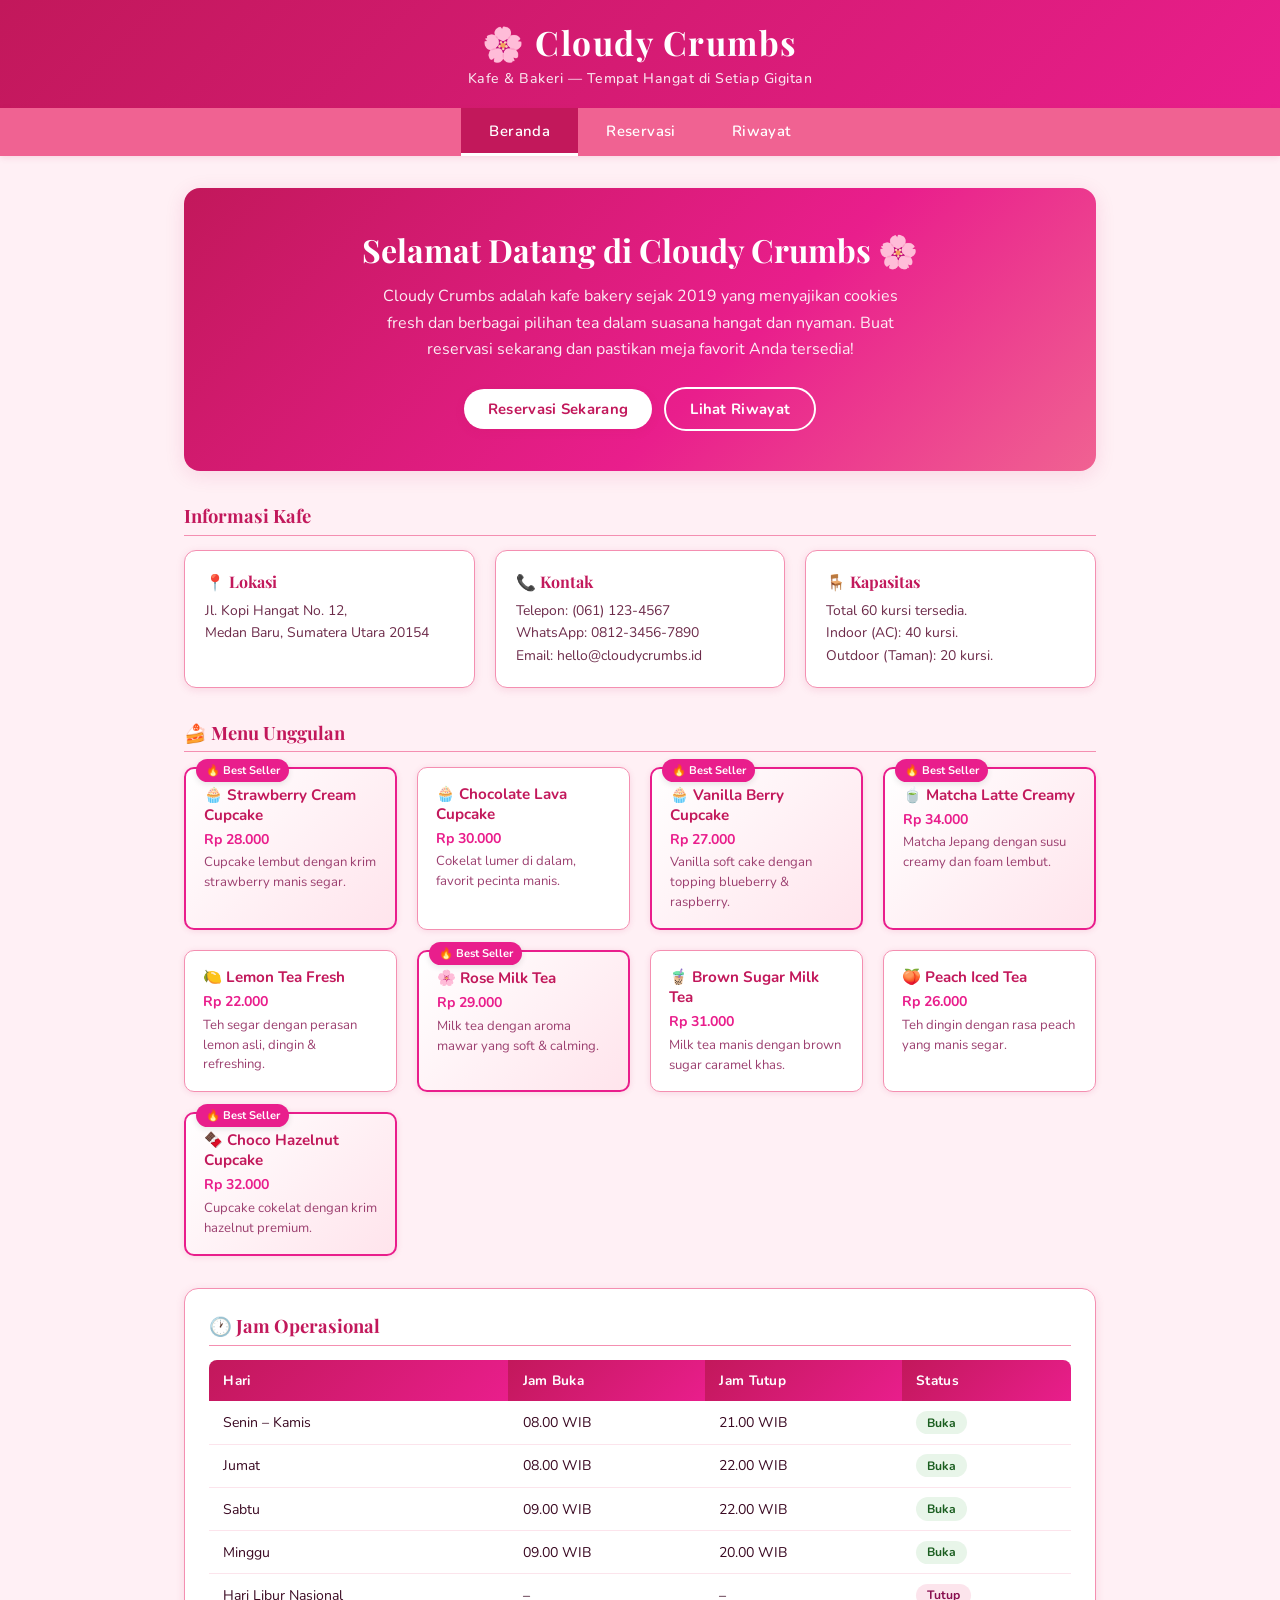
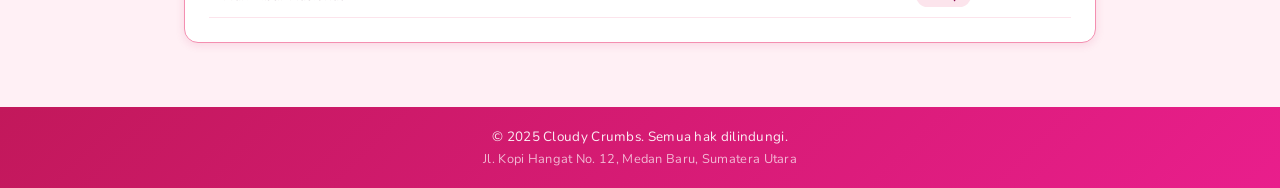
==== beranda.html @ 166963b5 "first commit" ====
<!DOCTYPE html>
<html lang="id">
<head>
  <meta charset="UTF-8" />
  <meta name="viewport" content="width=device-width, initial-scale=1.0" />
  <title>Cloudy Crumbs – Beranda</title>
  <link rel="stylesheet" href="style.css" />
  <style>
    /* ── Hero ── */
    .hero {
      background: linear-gradient(135deg, var(--pink-deep) 0%, var(--pink-main) 60%, var(--pink-mid) 100%);
      border-radius: 16px;
      padding: 2.5rem 2rem;
      text-align: center;
      color: var(--white);
      margin-bottom: 2rem;
      box-shadow: 0 4px 20px var(--shadow);
    }

    .hero h2 {
      font-family: var(--font-head);
      font-size: 2rem;
      margin-bottom: 0.75rem;
      font-weight: 700;
    }

    .hero p {
      font-size: 1rem;
      opacity: 0.92;
      margin-bottom: 1.5rem;
      line-height: 1.65;
      max-width: 540px;
      margin-left: auto;
      margin-right: auto;
    }

    .hero .btn-primary {
      background: var(--white);
      color: var(--pink-deep);
      margin-right: 0.5rem;
    }

    .hero .btn-primary:hover {
      background: var(--pink-light);
    }

    .hero .btn-outline {
      border-color: var(--white);
      color: var(--white);
    }

    .hero .btn-outline:hover {
      background: rgba(255,255,255,0.2);
    }

    /* ── Info Cards ── */
    .info-card {
      background: var(--white);
      border: 1px solid var(--pink-border);
      border-radius: 12px;
      padding: 1.25rem;
      box-shadow: 0 2px 8px var(--shadow);
    }

    .info-card h3 {
      font-family: var(--font-head);
      color: var(--pink-deep);
      font-size: 1rem;
      margin-bottom: 0.5rem;
    }

    .info-card p {
      font-size: 0.87rem;
      line-height: 1.6;
      color: var(--text-mid);
    }

    /* ── Menu ── */
    .menu-card {
      background: var(--white);
      border: 1px solid var(--pink-border);
      border-radius: 10px;
      padding: 1rem 1.1rem;
      display: flex;
      flex-direction: column;
      gap: 0.3rem;
      box-shadow: 0 1px 6px var(--shadow);
    }

    .menu-card .nama {
      font-weight: 700;
      color: var(--pink-deep);
      font-size: 0.95rem;
    }

    .menu-card .harga {
      color: var(--pink-main);
      font-size: 0.88rem;
      font-weight: 700;
    }

    .menu-card .keterangan {
      font-size: 0.82rem;
      color: var(--text-soft);
      line-height: 1.5;
    }

    /* ── Jam Operasional ── */
    .jam-section {
      background: var(--white);
      border: 1px solid var(--pink-border);
      border-radius: 14px;
      padding: 1.5rem;
      box-shadow: 0 2px 10px var(--shadow);
      margin-bottom: 2rem;
    }

    .mb-2 { margin-bottom: 2rem; }
    .mb-1 { margin-bottom: 1rem; }
  </style>
</head>
<body>

  <header>
    <h1>🌸 Cloudy Crumbs</h1>
    <p>Kafe & Bakeri — Tempat Hangat di Setiap Gigitan</p>
  </header>

  <nav aria-label="Menu Utama">
    <ul>
      <li><a href="beranda.html" class="active">Beranda</a></li>
      <li><a href="booking.html">Reservasi</a></li>
      <li><a href="riwayat.html">Riwayat</a></li>
    </ul>
  </nav>

  <main>

    <!-- Hero -->
    <section class="hero" aria-labelledby="judul-hero">
      <h2 id="judul-hero">Selamat Datang di Cloudy Crumbs 🌸</h2>
      <p>
        Cloudy Crumbs adalah kafe bakery sejak 2019 yang 
        menyajikan cookies fresh dan berbagai pilihan tea 
        dalam suasana hangat dan nyaman. Buat reservasi sekarang dan pastikan meja favorit Anda tersedia!
      </p>
      <a href="booking.html" class="btn btn-primary">Reservasi Sekarang</a>
      <a href="riwayat.html" class="btn btn-outline">Lihat Riwayat</a>
    </section>

    <!-- Info Kafe -->
    <section class="mb-2" aria-label="Informasi Kafe">
      <h2 class="section-heading">Informasi Kafe</h2>
      <div class="grid-3">
        <article class="info-card">
          <h3>📍 Lokasi</h3>
          <p>Jl. Kopi Hangat No. 12,<br>Medan Baru, Sumatera Utara 20154</p>
        </article>
        <article class="info-card">
          <h3>📞 Kontak</h3>
          <p>
            Telepon: (061) 123-4567<br>
            WhatsApp: 0812-3456-7890<br>
            Email: hello@cloudycrumbs.id
          </p>
        </article>
        <article class="info-card">
          <h3>🪑 Kapasitas</h3>
          <p>
            Total 60 kursi tersedia.<br>
            Indoor (AC): 40 kursi.<br>
            Outdoor (Taman): 20 kursi.
          </p>
        </article>
      </div>
    </section>

    <!-- Menu Unggulan -->
    <section class="mb-2" aria-labelledby="judul-menu">
      <h2 class="section-heading" id="judul-menu">🍰 Menu Unggulan</h2>
      <div class="grid-3">

  <!-- CUPCAKE -->
  <article class="menu-card best">
    <span class="nama">🧁 Strawberry Cream Cupcake</span>
    <span class="harga">Rp 28.000</span>
    <span class="keterangan">Cupcake lembut dengan krim strawberry manis segar.</span>
  </article>

  <article class="menu-card">
    <span class="nama">🧁 Chocolate Lava Cupcake</span>
    <span class="harga">Rp 30.000</span>
    <span class="keterangan">Cokelat lumer di dalam, favorit pecinta manis.</span>
  </article>

  <article class="menu-card best">
    <span class="nama">🧁 Vanilla Berry Cupcake</span>
    <span class="harga">Rp 27.000</span>
    <span class="keterangan">Vanilla soft cake dengan topping blueberry & raspberry.</span>
  </article>

  <!-- TEA -->
  <article class="menu-card best">
    <span class="nama">🍵 Matcha Latte Creamy</span>
    <span class="harga">Rp 34.000</span>
    <span class="keterangan">Matcha Jepang dengan susu creamy dan foam lembut.</span>
  </article>

  <article class="menu-card">
    <span class="nama">🍋 Lemon Tea Fresh</span>
    <span class="harga">Rp 22.000</span>
    <span class="keterangan">Teh segar dengan perasan lemon asli, dingin & refreshing.</span>
  </article>

  <article class="menu-card best">
    <span class="nama">🌸 Rose Milk Tea</span>
    <span class="harga">Rp 29.000</span>
    <span class="keterangan">Milk tea dengan aroma mawar yang soft & calming.</span>
  </article>

  <article class="menu-card">
    <span class="nama">🧋 Brown Sugar Milk Tea</span>
    <span class="harga">Rp 31.000</span>
    <span class="keterangan">Milk tea manis dengan brown sugar caramel khas.</span>
  </article>

  <article class="menu-card">
    <span class="nama">🍑 Peach Iced Tea</span>
    <span class="harga">Rp 26.000</span>
    <span class="keterangan">Teh dingin dengan rasa peach yang manis segar.</span>
  </article>

  <article class="menu-card best">
    <span class="nama">🍫 Choco Hazelnut Cupcake</span>
    <span class="harga">Rp 32.000</span>
    <span class="keterangan">Cupcake cokelat dengan krim hazelnut premium.</span>
  </article>
</div>
    </section>

    <!-- Jam Operasional (Tabel) -->
    <section class="jam-section" aria-labelledby="judul-jam">
      <h2 class="section-heading" id="judul-jam">🕐 Jam Operasional</h2>
      <div class="tabel-wrapper">
        <table>
          <thead>
            <tr>
              <th>Hari</th>
              <th>Jam Buka</th>
              <th>Jam Tutup</th>
              <th>Status</th>
            </tr>
          </thead>
          <tbody>
            <tr>
              <td>Senin – Kamis</td>
              <td>08.00 WIB</td>
              <td>21.00 WIB</td>
              <td><span class="badge badge-hijau">Buka</span></td>
            </tr>
            <tr>
              <td>Jumat</td>
              <td>08.00 WIB</td>
              <td>22.00 WIB</td>
              <td><span class="badge badge-hijau">Buka</span></td>
            </tr>
            <tr>
              <td>Sabtu</td>
              <td>09.00 WIB</td>
              <td>22.00 WIB</td>
              <td><span class="badge badge-hijau">Buka</span></td>
            </tr>
            <tr>
              <td>Minggu</td>
              <td>09.00 WIB</td>
              <td>20.00 WIB</td>
              <td><span class="badge badge-hijau">Buka</span></td>
            </tr>
            <tr>
              <td>Hari Libur Nasional</td>
              <td>–</td>
              <td>–</td>
              <td><span class="badge badge-merah">Tutup</span></td>
            </tr>
          </tbody>
        </table>
      </div>
    </section>

  </main>

  <footer>
    <p>&copy; 2025 Cloudy Crumbs. Semua hak dilindungi.</p>
    <p>Jl. Kopi Hangat No. 12, Medan Baru, Sumatera Utara</p>
  </footer>

</body>
</html>
---- style.css ----
/* ============================================
   Cloudy Crumbs – Global Stylesheet (Pink)
   ============================================ */

/* ── Google Fonts ── */
@import url('https://fonts.googleapis.com/css2?family=Playfair+Display:wght@400;600;700&family=Nunito:wght@400;500;600;700&display=swap');

/* ── Reset ── */
*, *::before, *::after {
  box-sizing: border-box;
  margin: 0;
  padding: 0;
}

/* ── Variabel Warna ── */
:root {
  --pink-deep:   #c2185b;
  --pink-main:   #e91e8c;
  --pink-mid:    #f06292;
  --pink-light:  #fce4ec;
  --pink-pale:   #fff0f5;
  --pink-border: #f48fb1;
  --white:       #ffffff;
  --text-dark:   #3b0a23;
  --text-mid:    #6d2b4a;
  --text-soft:   #9c4070;
  --shadow:      rgba(194, 24, 91, 0.12);

  --font-head: 'Playfair Display', Georgia, serif;
  --font-body: 'Nunito', 'Segoe UI', sans-serif;
}

/* ── Base ── */
html { scroll-behavior: smooth; }

body {
  font-family: var(--font-body);
  background-color: var(--pink-pale);
  color: var(--text-dark);
  min-height: 100vh;
  display: flex;
  flex-direction: column;
}

/* ============================================
   HEADER
   ============================================ */
header {
  background: linear-gradient(135deg, var(--pink-deep) 0%, var(--pink-main) 100%);
  color: var(--white);
  padding: 1.25rem 2rem;
  text-align: center;
  box-shadow: 0 2px 10px var(--shadow);
}

header h1 {
  font-family: var(--font-head);
  font-size: 2.1rem;
  letter-spacing: 1.5px;
  font-weight: 700;
}

header p {
  font-size: 0.88rem;
  opacity: 0.88;
  margin-top: 0.3rem;
  font-weight: 500;
  letter-spacing: 0.5px;
}

/* ============================================
   NAVIGASI
   ============================================ */
nav {
  background-color: var(--pink-mid);
  box-shadow: 0 2px 6px var(--shadow);
}

nav ul {
  list-style: none;
  display: flex;
  justify-content: center;
  flex-wrap: wrap;
}

nav ul li a {
  display: block;
  padding: 0.8rem 1.75rem;
  color: var(--white);
  text-decoration: none;
  font-size: 0.93rem;
  font-weight: 600;
  letter-spacing: 0.4px;
  transition: background 0.2s, color 0.2s;
  border-bottom: 3px solid transparent;
}

nav ul li a:hover {
  background-color: rgba(255,255,255,0.18);
}

nav ul li a.active {
  background-color: var(--pink-deep);
  border-bottom: 3px solid var(--white);
}

/* ============================================
   MAIN
   ============================================ */
main {
  flex: 1;
  padding: 2rem 1.5rem;
  max-width: 960px;
  margin: 0 auto;
  width: 100%;
}

/* ============================================
   JUDUL HALAMAN
   ============================================ */
.page-title {
  font-family: var(--font-head);
  color: var(--pink-deep);
  font-size: 1.6rem;
  margin-bottom: 1.5rem;
  padding-bottom: 0.5rem;
  border-bottom: 2px solid var(--pink-border);
}

/* ============================================
   TOMBOL / BUTTON
   ============================================ */
.btn {
  display: inline-block;
  padding: 0.65rem 1.5rem;
  border: none;
  border-radius: 30px;
  cursor: pointer;
  font-size: 0.93rem;
  font-family: var(--font-body);
  font-weight: 700;
  text-decoration: none;
  text-align: center;
  transition: all 0.2s;
  letter-spacing: 0.3px;
}

.btn-primary {
  background: linear-gradient(135deg, var(--pink-deep), var(--pink-main));
  color: var(--white);
  box-shadow: 0 3px 10px var(--shadow);
}

.btn-primary:hover {
  background: linear-gradient(135deg, var(--pink-main), var(--pink-mid));
  box-shadow: 0 5px 16px var(--shadow);
  transform: translateY(-1px);
}

.btn-outline {
  background-color: transparent;
  color: var(--pink-deep);
  border: 2px solid var(--pink-deep);
}

.btn-outline:hover {
  background-color: var(--pink-light);
}

.btn-danger {
  background-color: #e53935;
  color: var(--white);
  border-radius: 20px;
  font-size: 0.8rem;
  padding: 0.3rem 0.8rem;
  font-weight: 700;
}

.btn-danger:hover {
  background-color: #b71c1c;
}

.btn-sm {
  font-size: 0.8rem;
  padding: 0.3rem 0.8rem;
}

.btn-full {
  width: 100%;
}

/* ============================================
   KARTU / CARD
   ============================================ */
.card {
  background: var(--white);
  border: 1px solid var(--pink-border);
  border-radius: 14px;
  padding: 1.5rem;
  box-shadow: 0 2px 12px var(--shadow);
}

.card h2, .card h3 {
  font-family: var(--font-head);
  color: var(--pink-deep);
  margin-bottom: 0.75rem;
}

/* ============================================
   FORM
   ============================================ */
.form-group {
  margin-bottom: 1.1rem;
}

.form-group label {
  display: block;
  margin-bottom: 0.38rem;
  font-size: 0.88rem;
  color: var(--text-mid);
  font-weight: 700;
}

.form-group input,
.form-group select,
.form-group textarea {
  width: 100%;
  padding: 0.65rem 0.9rem;
  border: 1.5px solid var(--pink-border);
  border-radius: 8px;
  font-size: 0.93rem;
  background: var(--pink-pale);
  color: var(--text-dark);
  font-family: var(--font-body);
  transition: border 0.2s, box-shadow 0.2s;
}

.form-group input:focus,
.form-group select:focus,
.form-group textarea:focus {
  outline: none;
  border-color: var(--pink-main);
  box-shadow: 0 0 0 3px rgba(233,30,140,0.12);
}

.form-group textarea {
  resize: vertical;
  min-height: 85px;
}

.form-row {
  display: grid;
  grid-template-columns: 1fr 1fr;
  gap: 1rem;
}

/* ============================================
   TABEL
   ============================================ */
.tabel-wrapper {
  overflow-x: auto;
}

table {
  width: 100%;
  border-collapse: collapse;
  font-size: 0.88rem;
  min-width: 520px;
}

table th {
  background: linear-gradient(135deg, var(--pink-deep), var(--pink-main));
  color: var(--white);
  padding: 0.7rem 0.9rem;
  text-align: left;
  font-weight: 700;
  font-size: 0.85rem;
  letter-spacing: 0.3px;
}

table td {
  padding: 0.6rem 0.9rem;
  border-bottom: 1px solid var(--pink-light);
  vertical-align: middle;
}

table tbody tr:hover {
  background-color: var(--pink-pale);
}

table th:first-child { border-radius: 8px 0 0 0; }
table th:last-child  { border-radius: 0 8px 0 0; }

/* ============================================
   BADGE STATUS
   ============================================ */
.badge {
  display: inline-block;
  padding: 0.22rem 0.7rem;
  border-radius: 20px;
  font-size: 0.76rem;
  font-weight: 700;
  white-space: nowrap;
}

.badge-hijau   { background: #e8f5e9; color: #1b5e20; }
.badge-kuning  { background: #fff8e1; color: #e65100; }
.badge-merah   { background: #fce4ec; color: #880e4f; }
.badge-biru    { background: #e3f2fd; color: #0d47a1; }

/* ============================================
   SECTION HEADING (dalam konten)
   ============================================ */
.section-heading {
  font-family: var(--font-head);
  color: var(--pink-deep);
  font-size: 1.15rem;
  margin-bottom: 0.9rem;
  padding-bottom: 0.4rem;
  border-bottom: 1.5px solid var(--pink-border);
}

/* ============================================
   GRID LAYOUT HELPERS
   ============================================ */
.grid-2 {
  display: grid;
  grid-template-columns: 2fr 1fr;
  gap: 1.5rem;
  align-items: start;
}

.grid-3 {
  display: grid;
  grid-template-columns: repeat(auto-fit, minmax(200px, 1fr));
  gap: 1.25rem;
}

.grid-4 {
  display: grid;
  grid-template-columns: repeat(auto-fit, minmax(160px, 1fr));
  gap: 1rem;
}

.flex-center {
  display: flex;
  justify-content: center;
  align-items: center;
  gap: 1rem;
  flex-wrap: wrap;
}

.flex-gap {
  display: flex;
  gap: 0.75rem;
  flex-wrap: wrap;
  align-items: center;
}

/* ============================================
   STAT BOX
   ============================================ */
.stat-box {
  background: var(--white);
  border: 1px solid var(--pink-border);
  border-radius: 12px;
  padding: 1.1rem;
  text-align: center;
  box-shadow: 0 2px 8px var(--shadow);
}

.stat-box .angka {
  font-family: var(--font-head);
  font-size: 2.1rem;
  color: var(--pink-deep);
  display: block;
  font-weight: 700;
}

.stat-box .label {
  font-size: 0.82rem;
  color: var(--text-soft);
  font-weight: 600;
  margin-top: 0.2rem;
}

/* ============================================
   INFO BOX (sidebar)
   ============================================ */
.info-box {
  background: var(--white);
  border: 1px solid var(--pink-border);
  border-radius: 12px;
  padding: 1.1rem;
  box-shadow: 0 2px 8px var(--shadow);
  margin-bottom: 1rem;
}

.info-box h3 {
  font-family: var(--font-head);
  color: var(--pink-deep);
  font-size: 0.98rem;
  margin-bottom: 0.65rem;
  padding-bottom: 0.35rem;
  border-bottom: 1px solid var(--pink-light);
}

.info-box ul {
  list-style: none;
  font-size: 0.86rem;
  line-height: 1.9;
}

.info-box ul li::before {
  content: "🌸 ";
}

.info-box p {
  font-size: 0.86rem;
  line-height: 1.65;
  color: var(--text-mid);
}

/* ============================================
   PAGINATION
   ============================================ */
.pagination {
  display: flex;
  gap: 0.4rem;
  justify-content: flex-end;
  align-items: center;
  margin-top: 1rem;
  font-size: 0.86rem;
}

.pagination a {
  padding: 0.32rem 0.7rem;
  border: 1.5px solid var(--pink-border);
  border-radius: 6px;
  text-decoration: none;
  color: var(--pink-deep);
  background: var(--white);
  font-weight: 600;
  transition: all 0.2s;
}

.pagination a.aktif,
.pagination a:hover {
  background: var(--pink-deep);
  color: var(--white);
  border-color: var(--pink-deep);
}

/* ============================================
   LINK KECIL
   ============================================ */
.link-text {
  text-align: center;
  margin-top: 1rem;
  font-size: 0.86rem;
  color: var(--text-soft);
}

.link-text a {
  color: var(--pink-deep);
  font-weight: 700;
  text-decoration: none;
}

.link-text a:hover {
  text-decoration: underline;
}

/* ============================================
   DIVIDER
   ============================================ */
.divider {
  border: none;
  border-top: 1.5px solid var(--pink-border);
  margin: 1.5rem 0;
}

/* ============================================
   AKSI GROUP (tabel)
   ============================================ */
.aksi-group {
  display: flex;
  gap: 0.35rem;
  flex-wrap: wrap;
}

/* ============================================
   FOOTER
   ============================================ */
footer {
  background: linear-gradient(135deg, var(--pink-deep) 0%, var(--pink-main) 100%);
  color: rgba(255,255,255,0.92);
  text-align: center;
  padding: 1.25rem;
  font-size: 0.84rem;
  margin-top: auto;
  letter-spacing: 0.3px;
}

footer p + p {
  margin-top: 0.25rem;
  opacity: 0.75;
  font-size: 0.8rem;
}

/* ============================================
   RESPONSIVE – MOBILE
   ============================================ */
@media (max-width: 700px) {
  header h1 { font-size: 1.55rem; }

  nav ul li a { padding: 0.7rem 1.1rem; font-size: 0.87rem; }

  main { padding: 1.25rem 1rem; }

  .grid-2 { grid-template-columns: 1fr; }

  .form-row { grid-template-columns: 1fr; }

  .page-title { font-size: 1.3rem; }

  .btn { padding: 0.6rem 1.2rem; }
}

@media (max-width: 400px) {
  nav ul li a { padding: 0.65rem 0.8rem; font-size: 0.82rem; }
  header h1 { font-size: 1.3rem; }
}


/* ============================================
   WIGGLE ANIMATION (halus, cute)
   ============================================ */
@keyframes wiggle {
  0%   { transform: rotate(0deg); }
  25%  { transform: rotate(-2deg); }
  50%  { transform: rotate(2deg); }
  75%  { transform: rotate(-1deg); }
  100% { transform: rotate(0deg); }
}

/* efek saat hover menu */
nav ul li a {
  position: relative;
}

nav ul li a:hover {
  animation: wiggle 0.3s ease-in-out;
}

nav ul li a::after {
  content: "";
  position: absolute;
  left: 50%;
  bottom: 6px;
  width: 0%;
  height: 2px;
  background: var(--white);
  transition: all 0.25s ease;
  transform: translateX(-50%);
}

nav ul li a:hover::after {
  width: 60%;
}

nav ul li a:hover {
  transform: scale(1.05);
}

/* ============================================
   ANIMASI MENU CARD
   ============================================ */
.menu-card {
  transition: transform 0.25s ease, box-shadow 0.25s ease;
}

.menu-card:hover {
  transform: translateY(-5px) scale(1.02);
  box-shadow: 0 6px 18px rgba(194, 24, 91, 0.18);
}

/* efek sedikit muncul saat load */
.menu-card {
  opacity: 0;
  transform: translateY(10px);
  animation: fadeUp 0.5s ease forwards;
}

.menu-card:nth-child(2) { animation-delay: 0.05s; }
.menu-card:nth-child(3) { animation-delay: 0.1s; }
.menu-card:nth-child(4) { animation-delay: 0.15s; }
.menu-card:nth-child(5) { animation-delay: 0.2s; }
.menu-card:nth-child(6) { animation-delay: 0.25s; }

@keyframes fadeUp {
  to {
    opacity: 1;
    transform: translateY(0);
  }
}

/* ============================================
   BEST SELLER
   ============================================ */
.menu-card.best {
  border: 2px solid var(--pink-main);
  background: linear-gradient(135deg, #fff, #ffe4ec);
  position: relative;
}

/* badge best seller */
.menu-card.best::before {
  content: "🔥 Best Seller";
  position: absolute;
  top: -10px;
  left: 10px;
  background: var(--pink-main);
  color: white;
  font-size: 0.7rem;
  padding: 0.25rem 0.6rem;
  border-radius: 20px;
  font-weight: 700;
  box-shadow: 0 2px 6px rgba(0,0,0,0.1);
}

/* sedikit lebih menonjol */
.menu-card.best:hover {
  transform: translateY(-6px) scale(1.04);
  box-shadow: 0 8px 22px rgba(194, 24, 91, 0.25);
}
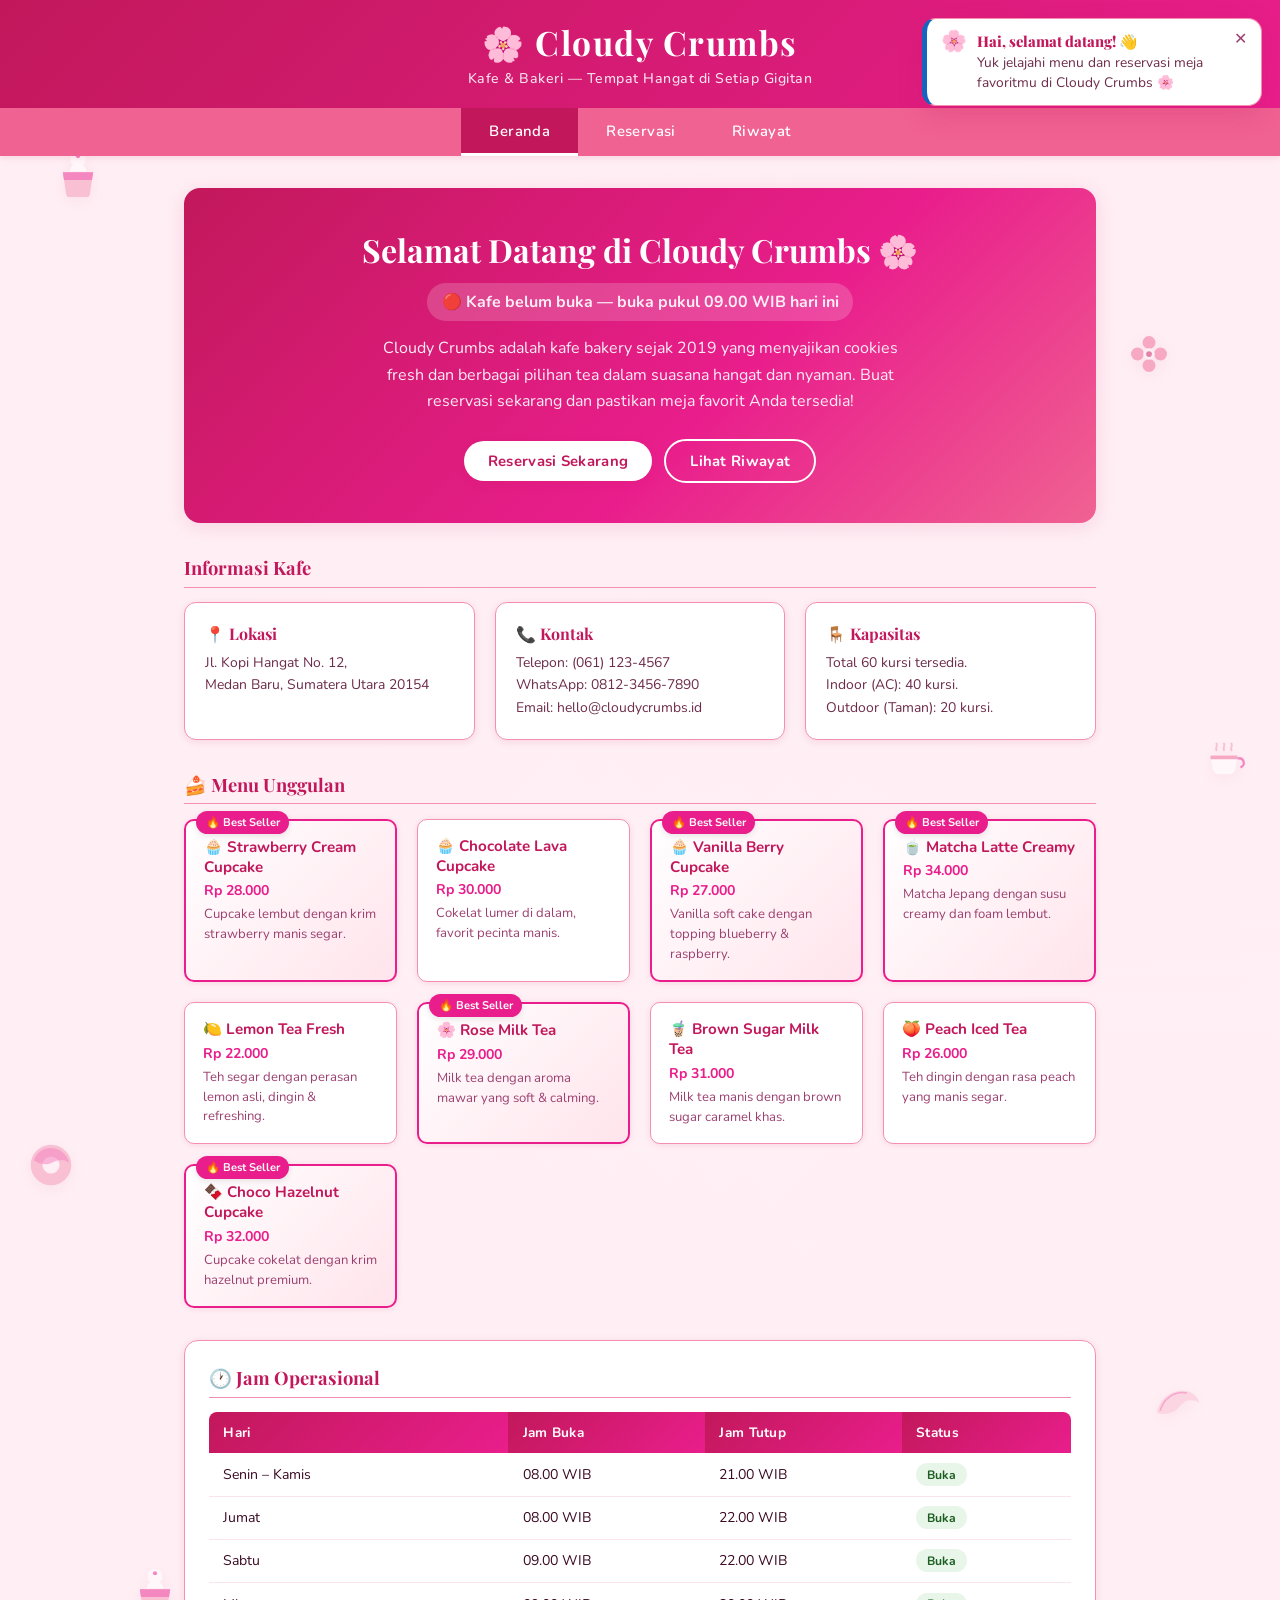
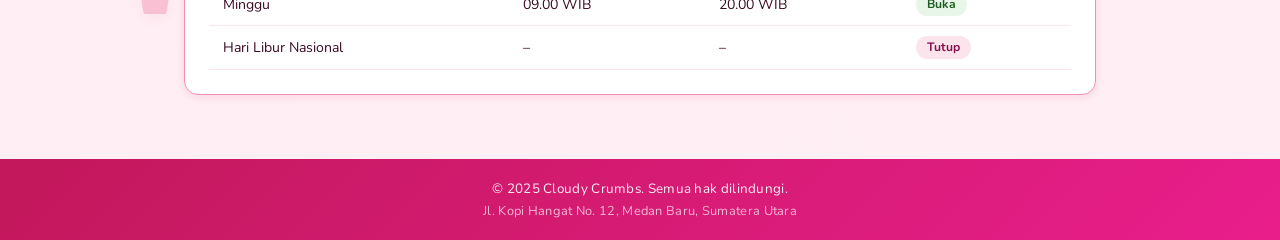
==== commit 4a4827dd: "Penambahan JS" ====
--- a/beranda.html
+++ b/beranda.html
@@ -139,6 +139,7 @@
     <!-- Hero -->
     <section class="hero" aria-labelledby="judul-hero">
       <h2 id="judul-hero">Selamat Datang di Cloudy Crumbs 🌸</h2>
+      <p id="statusBukaSekarang" class="status-live">⏳ Mengecek jam buka...</p>
       <p>
         Cloudy Crumbs adalah kafe bakery sejak 2019 yang 
         menyajikan cookies fresh dan berbagai pilihan tea 
@@ -294,5 +295,6 @@
     <p>Jl. Kopi Hangat No. 12, Medan Baru, Sumatera Utara</p>
   </footer>
 
+  <script src="script.js" defer></script>
 </body>
 </html>
--- a/style.css
+++ b/style.css
@@ -36,11 +36,29 @@
 body {
   font-family: var(--font-body);
   background-color: var(--pink-pale);
+  background-image:
+    linear-gradient(rgba(255, 240, 245, 0.90), rgba(255, 240, 245, 0.94)),
+    radial-gradient(circle at 12% 18%, rgba(244,143,177,0.18) 0%, transparent 45%),
+    radial-gradient(circle at 88% 12%, rgba(233,30,140,0.12) 0%, transparent 40%),
+    radial-gradient(circle at 92% 85%, rgba(244,143,177,0.16) 0%, transparent 42%),
+    radial-gradient(circle at 8% 88%, rgba(233,30,140,0.10) 0%, transparent 40%),
+    url('https://images.unsplash.com/photo-1483695028939-5bb13f8648b0?auto=format&fit=crop&w=1920&q=60');
+  background-size: auto, auto, auto, auto, auto, cover;
+  background-position: center, center, center, center, center, center;
+  background-attachment: scroll, scroll, scroll, scroll, scroll, fixed;
+  background-repeat: no-repeat;
   color: var(--text-dark);
   min-height: 100vh;
   display: flex;
   flex-direction: column;
-}
+  position: relative;
+  overflow-x: hidden;
+}
+
+header { position: relative; z-index: 2; }
+nav    { position: relative; z-index: 2; }
+main   { position: relative; z-index: 2; }
+footer { position: relative; z-index: 2; }
 
 /* ============================================
    HEADER
@@ -633,4 +651,586 @@
 .menu-card.best:hover {
   transform: translateY(-6px) scale(1.04);
   box-shadow: 0 8px 22px rgba(194, 24, 91, 0.25);
-}+}
+
+/* ============================================
+   PAGE TRANSITION (fade + float halus)
+   ============================================ */
+body {
+  opacity: 0;
+  animation: pageFadeIn 0.55s ease forwards;
+}
+
+@keyframes pageFadeIn {
+  from { opacity: 0; transform: translateY(10px) scale(0.995); }
+  to   { opacity: 1; transform: translateY(0) scale(1); }
+}
+
+body.page-leave {
+  animation: pageFadeOut 0.32s ease forwards;
+  pointer-events: none;
+}
+
+@keyframes pageFadeOut {
+  from { opacity: 1; transform: translateY(0) scale(1); }
+  to   { opacity: 0; transform: translateY(-8px) scale(0.985); }
+}
+
+/* lapisan overlay manis saat pindah halaman */
+#ccPageOverlay {
+  position: fixed;
+  inset: 0;
+  z-index: 9998;
+  background: radial-gradient(circle at 50% 40%, var(--pink-mid), var(--pink-deep));
+  display: flex;
+  align-items: center;
+  justify-content: center;
+  opacity: 0;
+  pointer-events: none;
+  transition: opacity 0.32s ease;
+}
+
+#ccPageOverlay.show {
+  opacity: 1;
+}
+
+#ccPageOverlay .overlay-emoji {
+  font-size: 2.4rem;
+  animation: floatBounce 0.6s ease-in-out infinite;
+}
+
+@keyframes floatBounce {
+  0%, 100% { transform: translateY(0) rotate(-4deg); }
+  50%      { transform: translateY(-14px) rotate(4deg); }
+}
+
+/* ============================================
+   TOAST NOTIFICATION (super cute)
+   ============================================ */
+#ccToastWrap {
+  position: fixed;
+  top: 1.1rem;
+  right: 1.1rem;
+  z-index: 9999;
+  display: flex;
+  flex-direction: column;
+  gap: 0.6rem;
+  max-width: 92vw;
+}
+
+.cc-toast {
+  display: flex;
+  align-items: flex-start;
+  gap: 0.6rem;
+  min-width: 260px;
+  max-width: 340px;
+  background: var(--white);
+  border: 1.5px solid var(--pink-border);
+  border-left: 5px solid var(--pink-deep);
+  border-radius: 14px;
+  padding: 0.75rem 0.9rem;
+  box-shadow: 0 8px 24px rgba(194, 24, 91, 0.22);
+  font-size: 0.86rem;
+  color: var(--text-dark);
+  position: relative;
+  overflow: hidden;
+  animation: toastIn 0.35s cubic-bezier(.34,1.56,.64,1) forwards;
+}
+
+.cc-toast.success { border-left-color: #2e7d32; }
+.cc-toast.error   { border-left-color: #c62828; }
+.cc-toast.info    { border-left-color: #1565c0; }
+
+.cc-toast.closing {
+  animation: toastOut 0.3s ease forwards;
+}
+
+@keyframes toastIn {
+  from { opacity: 0; transform: translateX(60px) scale(0.9); }
+  to   { opacity: 1; transform: translateX(0) scale(1); }
+}
+
+@keyframes toastOut {
+  from { opacity: 1; transform: translateX(0) scale(1); }
+  to   { opacity: 0; transform: translateX(60px) scale(0.9); }
+}
+
+.cc-toast .cc-toast-emoji {
+  font-size: 1.3rem;
+  line-height: 1;
+  animation: wiggle 0.6s ease-in-out;
+}
+
+.cc-toast .cc-toast-body { flex: 1; }
+
+.cc-toast .cc-toast-title {
+  font-weight: 800;
+  color: var(--pink-deep);
+  margin-bottom: 0.15rem;
+  font-family: var(--font-head);
+  font-size: 0.92rem;
+}
+
+.cc-toast .cc-toast-msg {
+  color: var(--text-mid);
+  line-height: 1.45;
+}
+
+.cc-toast .cc-toast-close {
+  cursor: pointer;
+  background: none;
+  border: none;
+  color: var(--text-soft);
+  font-size: 1rem;
+  line-height: 1;
+  padding: 0;
+}
+
+.cc-toast .cc-toast-bar {
+  position: absolute;
+  bottom: 0;
+  left: 0;
+  height: 3px;
+  background: linear-gradient(90deg, var(--pink-deep), var(--pink-main));
+  animation-name: toastBar;
+  animation-timing-function: linear;
+  animation-fill-mode: forwards;
+}
+
+@keyframes toastBar {
+  from { width: 100%; }
+  to   { width: 0%; }
+}
+
+/* ============================================
+   FORM FIELD ERROR (validasi cute)
+   ============================================ */
+.form-group.field-error input,
+.form-group.field-error select,
+.form-group.field-error textarea {
+  border-color: #e53935 !important;
+  background: #fff5f5;
+  animation: shake 0.35s ease;
+}
+
+.form-group .field-error-msg {
+  display: none;
+  color: #c62828;
+  font-size: 0.78rem;
+  margin-top: 0.3rem;
+  font-weight: 700;
+}
+
+.form-group.field-error .field-error-msg {
+  display: block;
+}
+
+@keyframes shake {
+  0%, 100% { transform: translateX(0); }
+  25%      { transform: translateX(-4px); }
+  75%      { transform: translateX(4px); }
+}
+
+/* status buka/tutup live di hero */
+.status-live {
+  display: inline-block;
+  background: rgba(255,255,255,0.2);
+  border-radius: 20px;
+  padding: 0.35rem 0.9rem;
+  font-size: 0.85rem;
+  font-weight: 700;
+  margin-bottom: 0.9rem !important;
+}
+
+/* info hasil pencarian riwayat */
+.info-hasil {
+  font-family: var(--font-body);
+  font-size: 0.78rem;
+  font-weight: 600;
+  color: var(--text-soft);
+}
+
+/* baris kosong saat filter tidak ketemu */
+.empty-row td {
+  text-align: center;
+  padding: 2rem 1rem !important;
+  color: var(--text-soft);
+  font-style: italic;
+}
+
+/* highlight baris baru yang baru ditambahkan */
+@keyframes newRowPop {
+  0%   { background: var(--pink-light); }
+  100% { background: transparent; }
+}
+
+tr.row-new {
+  animation: newRowPop 1.6s ease;
+}
+
+/* tombol batal dengan sedikit micro-interaction */
+.btn-danger, .btn-outline, .btn-primary {
+  position: relative;
+}
+
+.btn:active {
+  transform: scale(0.96);
+}
+
+/* sparkle kecil di hero saat hover tombol */
+.btn-primary:active {
+  filter: brightness(0.97);
+}
+
+/* ============================================
+   DEKORASI MENGAMBANG (pastry & bunga) 🧁🌸
+   ============================================ */
+.cc-decor-layer {
+  position: fixed;
+  inset: 0;
+  z-index: 0;
+  pointer-events: none;
+  overflow: hidden;
+}
+
+.cc-decor {
+  position: absolute;
+  opacity: 0.5;
+  filter: drop-shadow(0 4px 8px rgba(194,24,91,0.12));
+  animation: ccFloat 9s ease-in-out infinite, ccSpin 14s linear infinite;
+}
+
+@keyframes ccFloat {
+  0%, 100% { transform: translateY(0) rotate(var(--rot, 0deg)); }
+  50%      { transform: translateY(-26px) rotate(var(--rot, 0deg)); }
+}
+
+@keyframes ccSpin {
+  0%   { filter: drop-shadow(0 4px 8px rgba(194,24,91,0.12)) hue-rotate(0deg); }
+  50%  { filter: drop-shadow(0 4px 8px rgba(194,24,91,0.12)) hue-rotate(8deg); }
+  100% { filter: drop-shadow(0 4px 8px rgba(194,24,91,0.12)) hue-rotate(0deg); }
+}
+
+@media (max-width: 700px) {
+  .cc-decor { opacity: 0.32; transform: scale(0.8); }
+}
+
+/* ============================================
+   KONFETI saat reservasi berhasil dibuat 🎉
+   ============================================ */
+.cc-confetti {
+  position: fixed;
+  top: -40px;
+  z-index: 9997;
+  font-size: 1.5rem;
+  pointer-events: none;
+  animation: ccConfettiFall linear forwards;
+}
+
+@keyframes ccConfettiFall {
+  0%   { transform: translateY(0) rotate(0deg); opacity: 1; }
+  100% { transform: translateY(110vh) rotate(360deg); opacity: 0.15; }
+}
+
+/* ============================================
+   MODAL EDIT RESERVASI
+   ============================================ */
+.cc-modal-overlay {
+  position: fixed;
+  inset: 0;
+  background: rgba(59, 10, 35, 0.45);
+  backdrop-filter: blur(2px);
+  z-index: 9990;
+  display: flex;
+  align-items: center;
+  justify-content: center;
+  padding: 1rem;
+  opacity: 0;
+  pointer-events: none;
+  transition: opacity 0.25s ease;
+}
+
+.cc-modal-overlay.show {
+  opacity: 1;
+  pointer-events: auto;
+}
+
+.cc-modal {
+  background: var(--white);
+  border-radius: 18px;
+  padding: 1.6rem;
+  max-width: 520px;
+  width: 100%;
+  max-height: 88vh;
+  overflow-y: auto;
+  box-shadow: 0 18px 50px rgba(194,24,91,0.3);
+  border: 1.5px solid var(--pink-border);
+  transform: translateY(30px) scale(0.96);
+  opacity: 0;
+  transition: transform 0.3s cubic-bezier(.34,1.56,.64,1), opacity 0.3s ease;
+}
+
+.cc-modal-overlay.show .cc-modal {
+  transform: translateY(0) scale(1);
+  opacity: 1;
+}
+
+.cc-modal-header {
+  display: flex;
+  align-items: center;
+  justify-content: space-between;
+  margin-bottom: 1.1rem;
+}
+
+.cc-modal-header h2 {
+  font-family: var(--font-head);
+  color: var(--pink-deep);
+  font-size: 1.2rem;
+}
+
+.cc-modal-close {
+  background: var(--pink-light);
+  border: none;
+  color: var(--pink-deep);
+  width: 32px;
+  height: 32px;
+  border-radius: 50%;
+  font-size: 1rem;
+  cursor: pointer;
+  transition: transform 0.15s ease, background 0.15s ease;
+}
+
+.cc-modal-close:hover {
+  background: var(--pink-border);
+  transform: rotate(90deg);
+  color: var(--white);
+}
+
+.cc-modal .form-row { margin-bottom: 0; }
+
+.cc-modal-actions {
+  display: flex;
+  gap: 0.6rem;
+  margin-top: 1.2rem;
+}
+
+.cc-modal-actions .btn { flex: 1; }
+
+/* baris yang sedang diedit ditandai sebentar */
+@keyframes editPulse {
+  0%, 100% { background: transparent; }
+  50%      { background: var(--pink-light); }
+}
+
+tr.row-editing {
+  animation: editPulse 1.2s ease;
+}
+
+/* tombol aksi kecil tambahan (edit/hapus) */
+.btn-edit {
+  background-color: #1565c0;
+  color: var(--white);
+  border-radius: 20px;
+  font-size: 0.8rem;
+  padding: 0.3rem 0.8rem;
+  font-weight: 700;
+  border: none;
+  cursor: pointer;
+}
+
+.btn-edit:hover { background-color: #0d47a1; }
+
+.btn-hapus {
+  background-color: #6d2b4a;
+  color: var(--white);
+  border-radius: 20px;
+  font-size: 0.8rem;
+  padding: 0.3rem 0.8rem;
+  font-weight: 700;
+  border: none;
+  cursor: pointer;
+}
+
+.btn-hapus:hover { background-color: #3b0a23; }
+
+/* micro hover bounce untuk emoji header */
+header h1 {
+  display: inline-block;
+}
+
+header h1:hover {
+  animation: wiggle 0.5s ease-in-out;
+}
+
+/* ============================================
+   POPUP NOTIFIKASI (untuk reservasi dibuat/dibatalkan)
+   ============================================ */
+.cc-popup-overlay {
+  position: fixed;
+  inset: 0;
+  background: rgba(59, 10, 35, 0.5);
+  backdrop-filter: blur(3px);
+  z-index: 9995;
+  display: flex;
+  align-items: center;
+  justify-content: center;
+  padding: 1rem;
+  opacity: 0;
+  pointer-events: none;
+  transition: opacity 0.25s ease;
+}
+
+.cc-popup-overlay.show {
+  opacity: 1;
+  pointer-events: auto;
+}
+
+.cc-popup-card {
+  background: var(--white);
+  border-radius: 22px;
+  padding: 2rem 1.8rem 1.7rem;
+  max-width: 380px;
+  width: 100%;
+  text-align: center;
+  box-shadow: 0 22px 60px rgba(194,24,91,0.35);
+  border: 2px solid var(--pink-border);
+  transform: translateY(40px) scale(0.85);
+  opacity: 0;
+  transition: transform 0.38s cubic-bezier(.34,1.56,.64,1), opacity 0.3s ease;
+  position: relative;
+  overflow: hidden;
+}
+
+.cc-popup-overlay.show .cc-popup-card {
+  transform: translateY(0) scale(1);
+  opacity: 1;
+}
+
+.cc-popup-card.berhasil { border-color: #66bb6a; }
+.cc-popup-card.batal    { border-color: #ef9a9a; }
+
+.cc-popup-emoji {
+  font-size: 3.4rem;
+  margin-bottom: 0.6rem;
+  display: inline-block;
+  animation: popupBounce 0.7s ease 0.1s;
+}
+
+@keyframes popupBounce {
+  0%   { transform: scale(0) rotate(-15deg); }
+  55%  { transform: scale(1.25) rotate(8deg); }
+  75%  { transform: scale(0.92) rotate(-4deg); }
+  100% { transform: scale(1) rotate(0deg); }
+}
+
+.cc-popup-card h3 {
+  font-family: var(--font-head);
+  color: var(--pink-deep);
+  font-size: 1.25rem;
+  margin-bottom: 0.55rem;
+}
+
+.cc-popup-card p {
+  color: var(--text-mid);
+  font-size: 0.92rem;
+  line-height: 1.55;
+  margin-bottom: 1.4rem;
+}
+
+.cc-popup-card .cc-popup-kode {
+  display: inline-block;
+  background: var(--pink-light);
+  color: var(--pink-deep);
+  font-weight: 800;
+  padding: 0.25rem 0.85rem;
+  border-radius: 20px;
+  font-size: 0.88rem;
+  margin: 0.3rem 0 1rem;
+  letter-spacing: 0.5px;
+}
+
+.cc-popup-card .btn {
+  width: 100%;
+}
+
+.cc-popup-ring {
+  position: absolute;
+  top: -30px;
+  right: -30px;
+  width: 90px;
+  height: 90px;
+  border-radius: 50%;
+  background: radial-gradient(circle, rgba(244,143,177,0.35), transparent 70%);
+  animation: ccSpin2 6s linear infinite;
+}
+
+@keyframes ccSpin2 {
+  from { transform: rotate(0deg); }
+  to   { transform: rotate(360deg); }
+}
+
+/* ============================================
+   ANIMASI MENU LEBIH HIDUP 🧁🍵
+   ============================================ */
+.menu-card {
+  position: relative;
+}
+
+.menu-card .nama {
+  display: inline-block;
+  transition: transform 0.3s ease;
+}
+
+.menu-card:hover .nama {
+  animation: menuIconBounce 0.6s ease;
+}
+
+@keyframes menuIconBounce {
+  0%, 100% { transform: translateY(0) rotate(0deg); }
+  30%      { transform: translateY(-5px) rotate(-4deg); }
+  60%      { transform: translateY(0) rotate(4deg); }
+}
+
+.menu-card::after {
+  content: "";
+  position: absolute;
+  inset: 0;
+  border-radius: 10px;
+  background: linear-gradient(120deg, transparent 30%, rgba(255,255,255,0.55) 45%, transparent 60%);
+  background-size: 250% 250%;
+  background-position: 120% 0;
+  opacity: 0;
+  transition: opacity 0.2s ease;
+  pointer-events: none;
+}
+
+.menu-card:hover::after {
+  opacity: 1;
+  animation: menuShine 1s ease forwards;
+}
+
+@keyframes menuShine {
+  from { background-position: 130% 0; }
+  to   { background-position: -30% 0; }
+}
+
+.menu-card .harga {
+  display: inline-block;
+  transition: transform 0.25s ease, color 0.25s ease;
+}
+
+.menu-card:hover .harga {
+  transform: scale(1.12);
+  color: var(--pink-deep);
+}
+
+.menu-card.best::before {
+  animation: bestSellerPulse 1.8s ease-in-out infinite;
+}
+
+@keyframes bestSellerPulse {
+  0%, 100% { transform: scale(1); }
+  50%      { transform: scale(1.07); }
+}
+
+
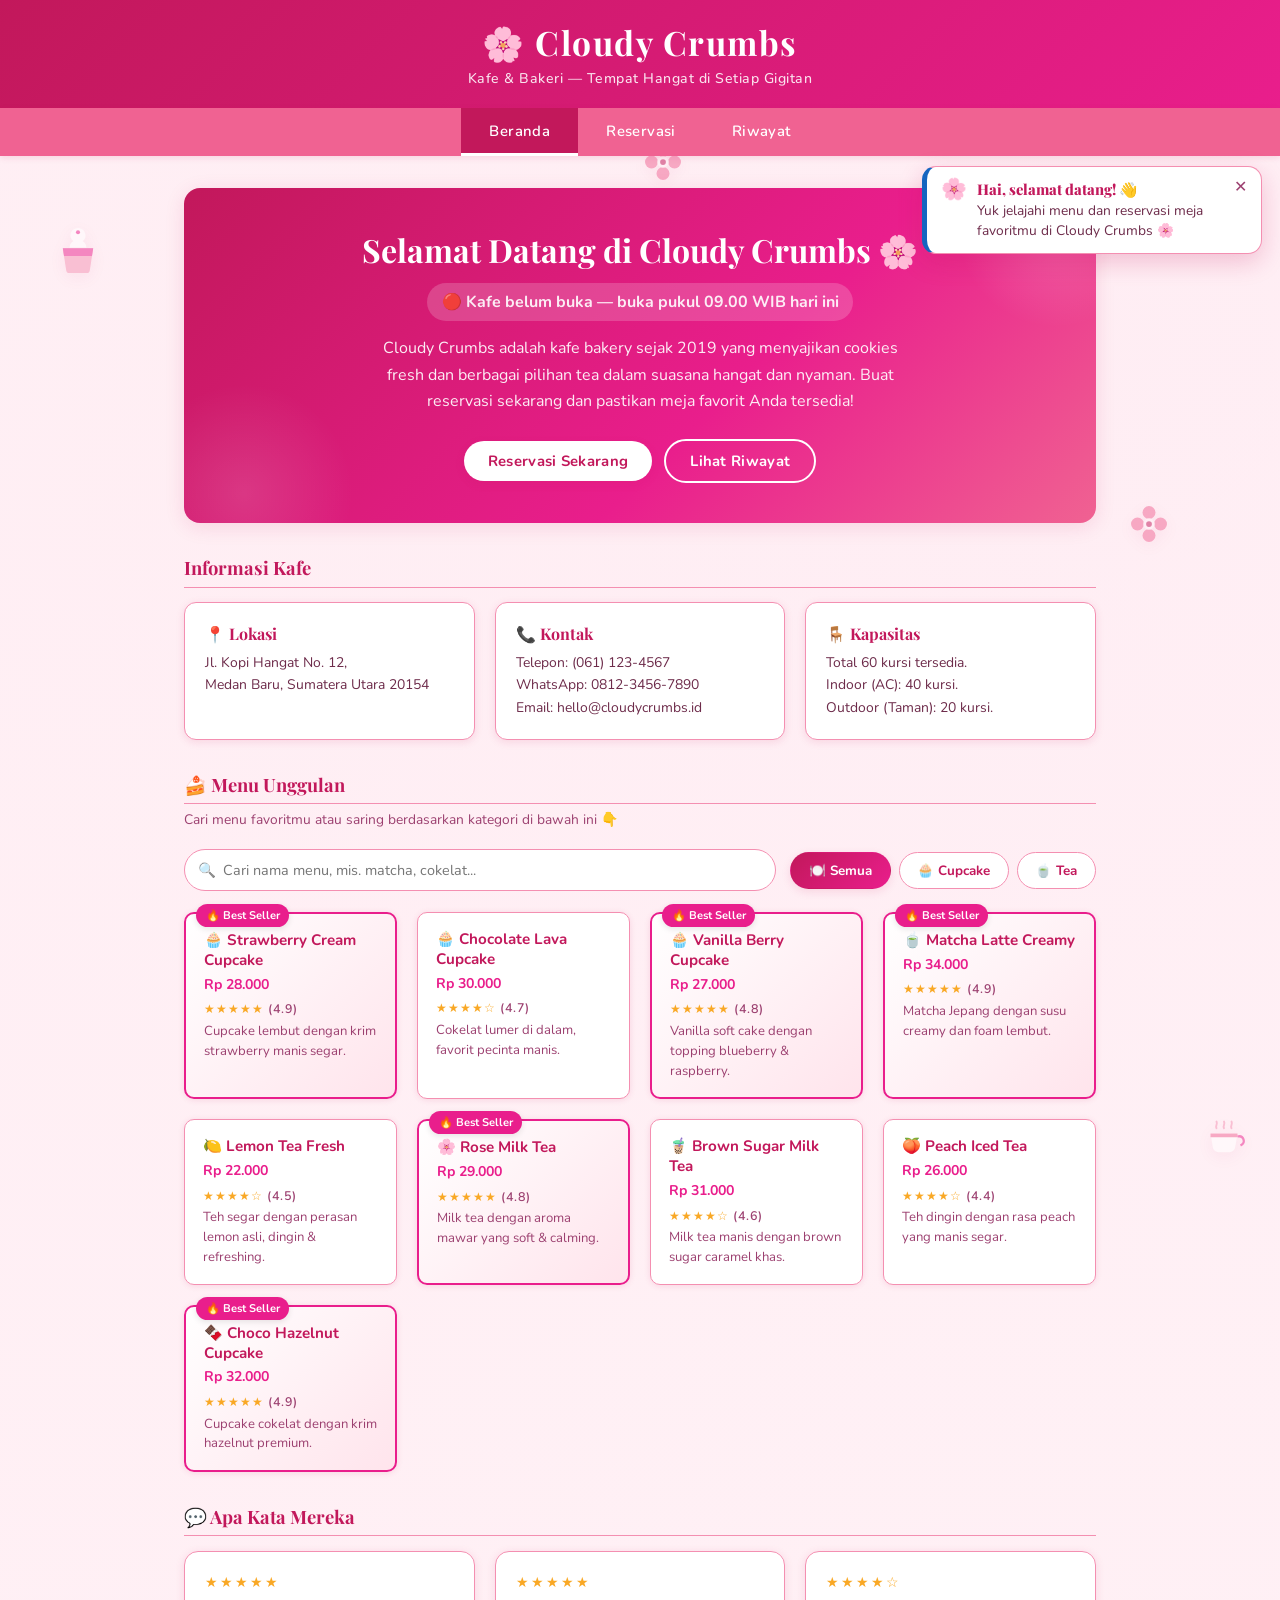
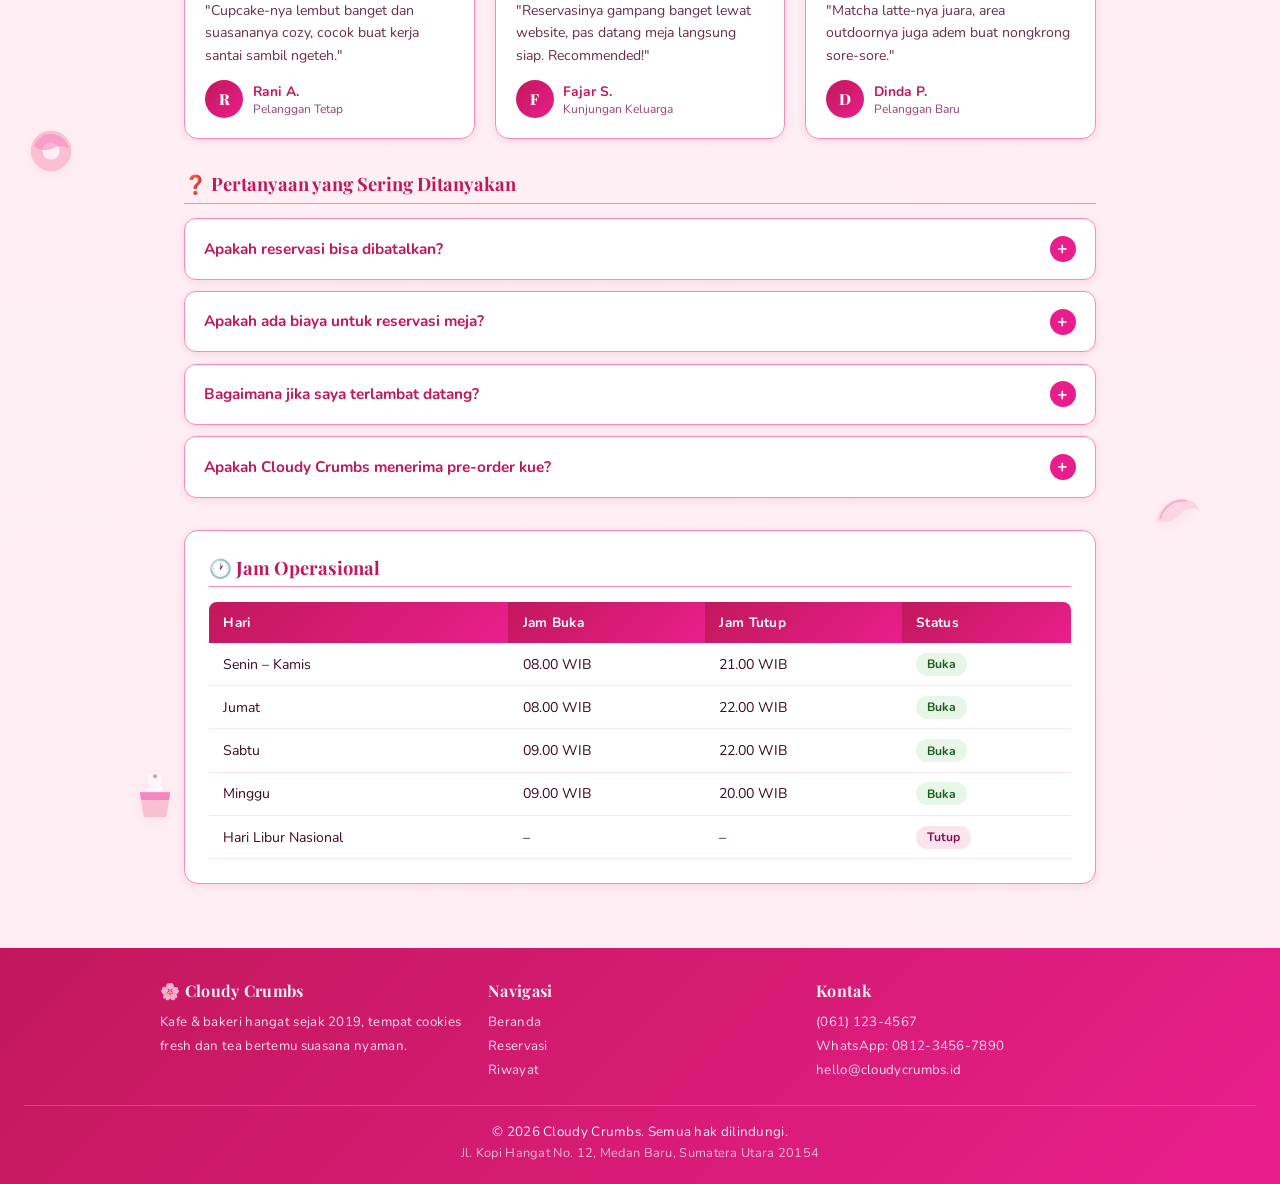
==== commit 6366f5e7: "Tambah fitur cetak bukti reservasi (struk) di modal detail reservasi" ====
--- a/beranda.html
+++ b/beranda.html
@@ -121,10 +121,18 @@
 </head>
 <body>
 
-  <header>
+  <!-- Hamburger menu mobile (dementhia) -->
+<header style="position:relative;">
+  <div class="header-inner">
     <h1>🌸 Cloudy Crumbs</h1>
     <p>Kafe & Bakeri — Tempat Hangat di Setiap Gigitan</p>
-  </header>
+  </div>
+  <button class="hamburger" id="hamburgerBtn" aria-label="Buka menu">
+    <span></span>
+    <span></span>
+    <span></span>
+  </button>
+</header>
 
   <nav aria-label="Menu Utama">
     <ul>
@@ -179,64 +187,158 @@
     <!-- Menu Unggulan -->
     <section class="mb-2" aria-labelledby="judul-menu">
       <h2 class="section-heading" id="judul-menu">🍰 Menu Unggulan</h2>
-      <div class="grid-3">
+      <p class="section-sub">Cari menu favoritmu atau saring berdasarkan kategori di bawah ini 👇</p>
+
+      <div class="menu-toolbar">
+        <div class="menu-search">
+          <input type="text" id="menuSearchInput" placeholder="Cari nama menu, mis. matcha, cokelat..." aria-label="Cari menu" />
+        </div>
+        <div class="menu-tabs" role="tablist" aria-label="Filter kategori menu">
+          <button type="button" class="menu-tab active" data-kategori="semua">🍽️ Semua</button>
+          <button type="button" class="menu-tab" data-kategori="cupcake">🧁 Cupcake</button>
+          <button type="button" class="menu-tab" data-kategori="tea">🍵 Tea</button>
+        </div>
+      </div>
+
+      <div class="grid-3" id="menuGrid">
 
   <!-- CUPCAKE -->
-  <article class="menu-card best">
+  <article class="menu-card best" data-kategori="cupcake">
     <span class="nama">🧁 Strawberry Cream Cupcake</span>
     <span class="harga">Rp 28.000</span>
+    <span class="rating">★★★★★ <span style="color:var(--text-soft); font-weight:600;">(4.9)</span></span>
     <span class="keterangan">Cupcake lembut dengan krim strawberry manis segar.</span>
   </article>
 
-  <article class="menu-card">
+  <article class="menu-card" data-kategori="cupcake">
     <span class="nama">🧁 Chocolate Lava Cupcake</span>
     <span class="harga">Rp 30.000</span>
+    <span class="rating">★★★★☆ <span style="color:var(--text-soft); font-weight:600;">(4.7)</span></span>
     <span class="keterangan">Cokelat lumer di dalam, favorit pecinta manis.</span>
   </article>
 
-  <article class="menu-card best">
+  <article class="menu-card best" data-kategori="cupcake">
     <span class="nama">🧁 Vanilla Berry Cupcake</span>
     <span class="harga">Rp 27.000</span>
+    <span class="rating">★★★★★ <span style="color:var(--text-soft); font-weight:600;">(4.8)</span></span>
     <span class="keterangan">Vanilla soft cake dengan topping blueberry & raspberry.</span>
   </article>
 
   <!-- TEA -->
-  <article class="menu-card best">
+  <article class="menu-card best" data-kategori="tea">
     <span class="nama">🍵 Matcha Latte Creamy</span>
     <span class="harga">Rp 34.000</span>
+    <span class="rating">★★★★★ <span style="color:var(--text-soft); font-weight:600;">(4.9)</span></span>
     <span class="keterangan">Matcha Jepang dengan susu creamy dan foam lembut.</span>
   </article>
 
-  <article class="menu-card">
+  <article class="menu-card" data-kategori="tea">
     <span class="nama">🍋 Lemon Tea Fresh</span>
     <span class="harga">Rp 22.000</span>
+    <span class="rating">★★★★☆ <span style="color:var(--text-soft); font-weight:600;">(4.5)</span></span>
     <span class="keterangan">Teh segar dengan perasan lemon asli, dingin & refreshing.</span>
   </article>
 
-  <article class="menu-card best">
+  <article class="menu-card best" data-kategori="tea">
     <span class="nama">🌸 Rose Milk Tea</span>
     <span class="harga">Rp 29.000</span>
+    <span class="rating">★★★★★ <span style="color:var(--text-soft); font-weight:600;">(4.8)</span></span>
     <span class="keterangan">Milk tea dengan aroma mawar yang soft & calming.</span>
   </article>
 
-  <article class="menu-card">
+  <article class="menu-card" data-kategori="tea">
     <span class="nama">🧋 Brown Sugar Milk Tea</span>
     <span class="harga">Rp 31.000</span>
+    <span class="rating">★★★★☆ <span style="color:var(--text-soft); font-weight:600;">(4.6)</span></span>
     <span class="keterangan">Milk tea manis dengan brown sugar caramel khas.</span>
   </article>
 
-  <article class="menu-card">
+  <article class="menu-card" data-kategori="tea">
     <span class="nama">🍑 Peach Iced Tea</span>
     <span class="harga">Rp 26.000</span>
+    <span class="rating">★★★★☆ <span style="color:var(--text-soft); font-weight:600;">(4.4)</span></span>
     <span class="keterangan">Teh dingin dengan rasa peach yang manis segar.</span>
   </article>
 
-  <article class="menu-card best">
+  <article class="menu-card best" data-kategori="cupcake">
     <span class="nama">🍫 Choco Hazelnut Cupcake</span>
     <span class="harga">Rp 32.000</span>
+    <span class="rating">★★★★★ <span style="color:var(--text-soft); font-weight:600;">(4.9)</span></span>
     <span class="keterangan">Cupcake cokelat dengan krim hazelnut premium.</span>
   </article>
 </div>
+      <p class="menu-empty" id="menuEmptyState">🌸 Menu tidak ditemukan. Coba kata kunci atau kategori lain ya~</p>
+    </section>
+
+    <!-- Testimoni Pelanggan -->
+    <section class="mb-2" aria-labelledby="judul-testimoni">
+      <h2 class="section-heading" id="judul-testimoni">💬 Apa Kata Mereka</h2>
+      <div class="testimoni-grid">
+        <article class="testimoni-card">
+          <span class="bintang">★★★★★</span>
+          <p class="isi">"Cupcake-nya lembut banget dan suasananya cozy, cocok buat kerja santai sambil ngeteh."</p>
+          <div class="penulis">
+            <span class="testimoni-avatar">R</span>
+            <div>
+              <div class="testimoni-nama">Rani A.</div>
+              <div class="testimoni-sub">Pelanggan Tetap</div>
+            </div>
+          </div>
+        </article>
+        <article class="testimoni-card">
+          <span class="bintang">★★★★★</span>
+          <p class="isi">"Reservasinya gampang banget lewat website, pas datang meja langsung siap. Recommended!"</p>
+          <div class="penulis">
+            <span class="testimoni-avatar">F</span>
+            <div>
+              <div class="testimoni-nama">Fajar S.</div>
+              <div class="testimoni-sub">Kunjungan Keluarga</div>
+            </div>
+          </div>
+        </article>
+        <article class="testimoni-card">
+          <span class="bintang">★★★★☆</span>
+          <p class="isi">"Matcha latte-nya juara, area outdoornya juga adem buat nongkrong sore-sore."</p>
+          <div class="penulis">
+            <span class="testimoni-avatar">D</span>
+            <div>
+              <div class="testimoni-nama">Dinda P.</div>
+              <div class="testimoni-sub">Pelanggan Baru</div>
+            </div>
+          </div>
+        </article>
+      </div>
+    </section>
+
+    <!-- FAQ -->
+    <section class="mb-2" aria-labelledby="judul-faq">
+      <h2 class="section-heading" id="judul-faq">❓ Pertanyaan yang Sering Ditanyakan</h2>
+      <div class="faq-list">
+        <div class="faq-item">
+          <button type="button" class="faq-question">Apakah reservasi bisa dibatalkan?
+            <span class="ikon">+</span>
+          </button>
+          <div class="faq-answer">Bisa. Pembatalan dapat dilakukan maksimal 1 jam sebelum jadwal kunjungan melalui halaman Riwayat Reservasi.</div>
+        </div>
+        <div class="faq-item">
+          <button type="button" class="faq-question">Apakah ada biaya untuk reservasi meja?
+            <span class="ikon">+</span>
+          </button>
+          <div class="faq-answer">Tidak ada biaya reservasi sama sekali. Kamu hanya perlu membayar makanan dan minuman yang dipesan saat berkunjung.</div>
+        </div>
+        <div class="faq-item">
+          <button type="button" class="faq-question">Bagaimana jika saya terlambat datang?
+            <span class="ikon">+</span>
+          </button>
+          <div class="faq-answer">Meja akan ditahan selama 15 menit dari jam reservasi. Jika lebih dari itu, meja bisa dialihkan ke tamu lain.</div>
+        </div>
+        <div class="faq-item">
+          <button type="button" class="faq-question">Apakah Cloudy Crumbs menerima pre-order kue?
+            <span class="ikon">+</span>
+          </button>
+          <div class="faq-answer">Tentu! Kamu bisa menghubungi kami via WhatsApp untuk pre-order kue ulang tahun atau pastri untuk acara khusus.</div>
+        </div>
+      </div>
     </section>
 
     <!-- Jam Operasional (Tabel) -->
@@ -291,8 +393,28 @@
   </main>
 
   <footer>
-    <p>&copy; 2025 Cloudy Crumbs. Semua hak dilindungi.</p>
-    <p>Jl. Kopi Hangat No. 12, Medan Baru, Sumatera Utara</p>
+    <div class="footer-inner">
+      <div class="footer-col">
+        <h4>🌸 Cloudy Crumbs</h4>
+        <p>Kafe & bakeri hangat sejak 2019, tempat cookies fresh dan tea bertemu suasana nyaman.</p>
+      </div>
+      <div class="footer-col">
+        <h4>Navigasi</h4>
+        <a href="beranda.html">Beranda</a>
+        <a href="booking.html">Reservasi</a>
+        <a href="riwayat.html">Riwayat</a>
+      </div>
+      <div class="footer-col">
+        <h4>Kontak</h4>
+        <a href="tel:0611234567">(061) 123-4567</a>
+        <a href="https://wa.me/6281234567890">WhatsApp: 0812-3456-7890</a>
+        <a href="mailto:hello@cloudycrumbs.id">hello@cloudycrumbs.id</a>
+      </div>
+    </div>
+    <div class="footer-bottom">
+      <p>&copy; 2026 Cloudy Crumbs. Semua hak dilindungi.</p>
+      <p>Jl. Kopi Hangat No. 12, Medan Baru, Sumatera Utara 20154</p>
+    </div>
   </footer>
 
   <script src="script.js" defer></script>
--- a/style.css
+++ b/style.css
@@ -6,7 +6,9 @@
 @import url('https://fonts.googleapis.com/css2?family=Playfair+Display:wght@400;600;700&family=Nunito:wght@400;500;600;700&display=swap');
 
 /* ── Reset ── */
-*, *::before, *::after {
+*,
+*::before,
+*::after {
   box-sizing: border-box;
   margin: 0;
   padding: 0;
@@ -14,34 +16,37 @@
 
 /* ── Variabel Warna ── */
 :root {
-  --pink-deep:   #c2185b;
-  --pink-main:   #e91e8c;
-  --pink-mid:    #f06292;
-  --pink-light:  #fce4ec;
-  --pink-pale:   #fff0f5;
+  --pink-deep: #c2185b;
+  --pink-main: #e91e8c;
+  --pink-mid: #f06292;
+  --pink-light: #fce4ec;
+  --pink-pale: #fff0f5;
   --pink-border: #f48fb1;
-  --white:       #ffffff;
-  --text-dark:   #3b0a23;
-  --text-mid:    #6d2b4a;
-  --text-soft:   #9c4070;
-  --shadow:      rgba(194, 24, 91, 0.12);
+  --white: #ffffff;
+  --text-dark: #3b0a23;
+  --text-mid: #6d2b4a;
+  --text-soft: #9c4070;
+  --shadow: rgba(194, 24, 91, 0.12);
 
   --font-head: 'Playfair Display', Georgia, serif;
   --font-body: 'Nunito', 'Segoe UI', sans-serif;
 }
 
 /* ── Base ── */
-html { scroll-behavior: smooth; }
+html {
+  scroll-behavior: smooth;
+  overflow-x: hidden;
+}
 
 body {
   font-family: var(--font-body);
   background-color: var(--pink-pale);
   background-image:
     linear-gradient(rgba(255, 240, 245, 0.90), rgba(255, 240, 245, 0.94)),
-    radial-gradient(circle at 12% 18%, rgba(244,143,177,0.18) 0%, transparent 45%),
-    radial-gradient(circle at 88% 12%, rgba(233,30,140,0.12) 0%, transparent 40%),
-    radial-gradient(circle at 92% 85%, rgba(244,143,177,0.16) 0%, transparent 42%),
-    radial-gradient(circle at 8% 88%, rgba(233,30,140,0.10) 0%, transparent 40%),
+    radial-gradient(circle at 12% 18%, rgba(244, 143, 177, 0.18) 0%, transparent 45%),
+    radial-gradient(circle at 88% 12%, rgba(233, 30, 140, 0.12) 0%, transparent 40%),
+    radial-gradient(circle at 92% 85%, rgba(244, 143, 177, 0.16) 0%, transparent 42%),
+    radial-gradient(circle at 8% 88%, rgba(233, 30, 140, 0.10) 0%, transparent 40%),
     url('https://images.unsplash.com/photo-1483695028939-5bb13f8648b0?auto=format&fit=crop&w=1920&q=60');
   background-size: auto, auto, auto, auto, auto, cover;
   background-position: center, center, center, center, center, center;
@@ -52,13 +57,28 @@
   display: flex;
   flex-direction: column;
   position: relative;
-  overflow-x: hidden;
-}
-
-header { position: relative; z-index: 2; }
-nav    { position: relative; z-index: 2; }
-main   { position: relative; z-index: 2; }
-footer { position: relative; z-index: 2; }
+}
+
+header {
+  position: relative;
+  z-index: 2;
+}
+
+nav {
+  position: sticky;
+  top: 0;
+  z-index: 50;
+}
+
+main {
+  position: relative;
+  z-index: 2;
+}
+
+footer {
+  position: relative;
+  z-index: 2;
+}
 
 /* ============================================
    HEADER
@@ -114,7 +134,7 @@
 }
 
 nav ul li a:hover {
-  background-color: rgba(255,255,255,0.18);
+  background-color: rgba(255, 255, 255, 0.18);
 }
 
 nav ul li a.active {
@@ -218,7 +238,8 @@
   box-shadow: 0 2px 12px var(--shadow);
 }
 
-.card h2, .card h3 {
+.card h2,
+.card h3 {
   font-family: var(--font-head);
   color: var(--pink-deep);
   margin-bottom: 0.75rem;
@@ -258,7 +279,7 @@
 .form-group textarea:focus {
   outline: none;
   border-color: var(--pink-main);
-  box-shadow: 0 0 0 3px rgba(233,30,140,0.12);
+  box-shadow: 0 0 0 3px rgba(233, 30, 140, 0.12);
 }
 
 .form-group textarea {
@@ -306,8 +327,13 @@
   background-color: var(--pink-pale);
 }
 
-table th:first-child { border-radius: 8px 0 0 0; }
-table th:last-child  { border-radius: 0 8px 0 0; }
+table th:first-child {
+  border-radius: 8px 0 0 0;
+}
+
+table th:last-child {
+  border-radius: 0 8px 0 0;
+}
 
 /* ============================================
    BADGE STATUS
@@ -321,10 +347,25 @@
   white-space: nowrap;
 }
 
-.badge-hijau   { background: #e8f5e9; color: #1b5e20; }
-.badge-kuning  { background: #fff8e1; color: #e65100; }
-.badge-merah   { background: #fce4ec; color: #880e4f; }
-.badge-biru    { background: #e3f2fd; color: #0d47a1; }
+.badge-hijau {
+  background: #e8f5e9;
+  color: #1b5e20;
+}
+
+.badge-kuning {
+  background: #fff8e1;
+  color: #e65100;
+}
+
+.badge-merah {
+  background: #fce4ec;
+  color: #880e4f;
+}
+
+.badge-biru {
+  background: #e3f2fd;
+  color: #0d47a1;
+}
 
 /* ============================================
    SECTION HEADING (dalam konten)
@@ -452,13 +493,19 @@
 }
 
 .pagination a {
-  padding: 0.32rem 0.7rem;
+  display: inline-flex;
+  align-items: center;
+  justify-content: center;
+  min-width: 34px;
+  height: 34px;
+  padding: 0 0.6rem;
   border: 1.5px solid var(--pink-border);
-  border-radius: 6px;
+  border-radius: 8px;
   text-decoration: none;
   color: var(--pink-deep);
   background: var(--white);
   font-weight: 600;
+  line-height: 1;
   transition: all 0.2s;
 }
 
@@ -512,7 +559,7 @@
    ============================================ */
 footer {
   background: linear-gradient(135deg, var(--pink-deep) 0%, var(--pink-main) 100%);
-  color: rgba(255,255,255,0.92);
+  color: rgba(255, 255, 255, 0.92);
   text-align: center;
   padding: 1.25rem;
   font-size: 0.84rem;
@@ -520,7 +567,7 @@
   letter-spacing: 0.3px;
 }
 
-footer p + p {
+footer p+p {
   margin-top: 0.25rem;
   opacity: 0.75;
   font-size: 0.8rem;
@@ -530,24 +577,45 @@
    RESPONSIVE – MOBILE
    ============================================ */
 @media (max-width: 700px) {
-  header h1 { font-size: 1.55rem; }
-
-  nav ul li a { padding: 0.7rem 1.1rem; font-size: 0.87rem; }
-
-  main { padding: 1.25rem 1rem; }
-
-  .grid-2 { grid-template-columns: 1fr; }
-
-  .form-row { grid-template-columns: 1fr; }
-
-  .page-title { font-size: 1.3rem; }
-
-  .btn { padding: 0.6rem 1.2rem; }
+  header h1 {
+    font-size: 1.55rem;
+  }
+
+  nav ul li a {
+    padding: 0.7rem 1.1rem;
+    font-size: 0.87rem;
+  }
+
+  main {
+    padding: 1.25rem 1rem;
+  }
+
+  .grid-2 {
+    grid-template-columns: 1fr;
+  }
+
+  .form-row {
+    grid-template-columns: 1fr;
+  }
+
+  .page-title {
+    font-size: 1.3rem;
+  }
+
+  .btn {
+    padding: 0.6rem 1.2rem;
+  }
 }
 
 @media (max-width: 400px) {
-  nav ul li a { padding: 0.65rem 0.8rem; font-size: 0.82rem; }
-  header h1 { font-size: 1.3rem; }
+  nav ul li a {
+    padding: 0.65rem 0.8rem;
+    font-size: 0.82rem;
+  }
+
+  header h1 {
+    font-size: 1.3rem;
+  }
 }
 
 
@@ -555,11 +623,25 @@
    WIGGLE ANIMATION (halus, cute)
    ============================================ */
 @keyframes wiggle {
-  0%   { transform: rotate(0deg); }
-  25%  { transform: rotate(-2deg); }
-  50%  { transform: rotate(2deg); }
-  75%  { transform: rotate(-1deg); }
-  100% { transform: rotate(0deg); }
+  0% {
+    transform: rotate(0deg);
+  }
+
+  25% {
+    transform: rotate(-2deg);
+  }
+
+  50% {
+    transform: rotate(2deg);
+  }
+
+  75% {
+    transform: rotate(-1deg);
+  }
+
+  100% {
+    transform: rotate(0deg);
+  }
 }
 
 /* efek saat hover menu */
@@ -610,11 +692,25 @@
   animation: fadeUp 0.5s ease forwards;
 }
 
-.menu-card:nth-child(2) { animation-delay: 0.05s; }
-.menu-card:nth-child(3) { animation-delay: 0.1s; }
-.menu-card:nth-child(4) { animation-delay: 0.15s; }
-.menu-card:nth-child(5) { animation-delay: 0.2s; }
-.menu-card:nth-child(6) { animation-delay: 0.25s; }
+.menu-card:nth-child(2) {
+  animation-delay: 0.05s;
+}
+
+.menu-card:nth-child(3) {
+  animation-delay: 0.1s;
+}
+
+.menu-card:nth-child(4) {
+  animation-delay: 0.15s;
+}
+
+.menu-card:nth-child(5) {
+  animation-delay: 0.2s;
+}
+
+.menu-card:nth-child(6) {
+  animation-delay: 0.25s;
+}
 
 @keyframes fadeUp {
   to {
@@ -644,7 +740,7 @@
   padding: 0.25rem 0.6rem;
   border-radius: 20px;
   font-weight: 700;
-  box-shadow: 0 2px 6px rgba(0,0,0,0.1);
+  box-shadow: 0 2px 6px rgba(0, 0, 0, 0.1);
 }
 
 /* sedikit lebih menonjol */
@@ -662,8 +758,15 @@
 }
 
 @keyframes pageFadeIn {
-  from { opacity: 0; transform: translateY(10px) scale(0.995); }
-  to   { opacity: 1; transform: translateY(0) scale(1); }
+  from {
+    opacity: 0;
+    transform: translateY(10px) scale(0.995);
+  }
+
+  to {
+    opacity: 1;
+    transform: translateY(0) scale(1);
+  }
 }
 
 body.page-leave {
@@ -672,8 +775,15 @@
 }
 
 @keyframes pageFadeOut {
-  from { opacity: 1; transform: translateY(0) scale(1); }
-  to   { opacity: 0; transform: translateY(-8px) scale(0.985); }
+  from {
+    opacity: 1;
+    transform: translateY(0) scale(1);
+  }
+
+  to {
+    opacity: 0;
+    transform: translateY(-8px) scale(0.985);
+  }
 }
 
 /* lapisan overlay manis saat pindah halaman */
@@ -700,8 +810,15 @@
 }
 
 @keyframes floatBounce {
-  0%, 100% { transform: translateY(0) rotate(-4deg); }
-  50%      { transform: translateY(-14px) rotate(4deg); }
+
+  0%,
+  100% {
+    transform: translateY(0) rotate(-4deg);
+  }
+
+  50% {
+    transform: translateY(-14px) rotate(4deg);
+  }
 }
 
 /* ============================================
@@ -709,9 +826,9 @@
    ============================================ */
 #ccToastWrap {
   position: fixed;
-  top: 1.1rem;
+  top: calc(var(--cc-nav-h, 4.75rem) + 0.6rem);
   right: 1.1rem;
-  z-index: 9999;
+  z-index: 55;
   display: flex;
   flex-direction: column;
   gap: 0.6rem;
@@ -734,25 +851,47 @@
   color: var(--text-dark);
   position: relative;
   overflow: hidden;
-  animation: toastIn 0.35s cubic-bezier(.34,1.56,.64,1) forwards;
-}
-
-.cc-toast.success { border-left-color: #2e7d32; }
-.cc-toast.error   { border-left-color: #c62828; }
-.cc-toast.info    { border-left-color: #1565c0; }
+  animation: toastIn 0.35s cubic-bezier(.34, 1.56, .64, 1) forwards;
+}
+
+.cc-toast.success {
+  border-left-color: #2e7d32;
+}
+
+.cc-toast.error {
+  border-left-color: #c62828;
+}
+
+.cc-toast.info {
+  border-left-color: #1565c0;
+}
 
 .cc-toast.closing {
   animation: toastOut 0.3s ease forwards;
 }
 
 @keyframes toastIn {
-  from { opacity: 0; transform: translateX(60px) scale(0.9); }
-  to   { opacity: 1; transform: translateX(0) scale(1); }
+  from {
+    opacity: 0;
+    transform: translateX(60px) scale(0.9);
+  }
+
+  to {
+    opacity: 1;
+    transform: translateX(0) scale(1);
+  }
 }
 
 @keyframes toastOut {
-  from { opacity: 1; transform: translateX(0) scale(1); }
-  to   { opacity: 0; transform: translateX(60px) scale(0.9); }
+  from {
+    opacity: 1;
+    transform: translateX(0) scale(1);
+  }
+
+  to {
+    opacity: 0;
+    transform: translateX(60px) scale(0.9);
+  }
 }
 
 .cc-toast .cc-toast-emoji {
@@ -761,7 +900,9 @@
   animation: wiggle 0.6s ease-in-out;
 }
 
-.cc-toast .cc-toast-body { flex: 1; }
+.cc-toast .cc-toast-body {
+  flex: 1;
+}
 
 .cc-toast .cc-toast-title {
   font-weight: 800;
@@ -798,8 +939,13 @@
 }
 
 @keyframes toastBar {
-  from { width: 100%; }
-  to   { width: 0%; }
+  from {
+    width: 100%;
+  }
+
+  to {
+    width: 0%;
+  }
 }
 
 /* ============================================
@@ -826,15 +972,25 @@
 }
 
 @keyframes shake {
-  0%, 100% { transform: translateX(0); }
-  25%      { transform: translateX(-4px); }
-  75%      { transform: translateX(4px); }
+
+  0%,
+  100% {
+    transform: translateX(0);
+  }
+
+  25% {
+    transform: translateX(-4px);
+  }
+
+  75% {
+    transform: translateX(4px);
+  }
 }
 
 /* status buka/tutup live di hero */
 .status-live {
   display: inline-block;
-  background: rgba(255,255,255,0.2);
+  background: rgba(255, 255, 255, 0.2);
   border-radius: 20px;
   padding: 0.35rem 0.9rem;
   font-size: 0.85rem;
@@ -860,8 +1016,13 @@
 
 /* highlight baris baru yang baru ditambahkan */
 @keyframes newRowPop {
-  0%   { background: var(--pink-light); }
-  100% { background: transparent; }
+  0% {
+    background: var(--pink-light);
+  }
+
+  100% {
+    background: transparent;
+  }
 }
 
 tr.row-new {
@@ -869,7 +1030,9 @@
 }
 
 /* tombol batal dengan sedikit micro-interaction */
-.btn-danger, .btn-outline, .btn-primary {
+.btn-danger,
+.btn-outline,
+.btn-primary {
   position: relative;
 }
 
@@ -896,23 +1059,41 @@
 .cc-decor {
   position: absolute;
   opacity: 0.5;
-  filter: drop-shadow(0 4px 8px rgba(194,24,91,0.12));
+  filter: drop-shadow(0 4px 8px rgba(194, 24, 91, 0.12));
   animation: ccFloat 9s ease-in-out infinite, ccSpin 14s linear infinite;
 }
 
 @keyframes ccFloat {
-  0%, 100% { transform: translateY(0) rotate(var(--rot, 0deg)); }
-  50%      { transform: translateY(-26px) rotate(var(--rot, 0deg)); }
+
+  0%,
+  100% {
+    transform: translateY(0) rotate(var(--rot, 0deg));
+  }
+
+  50% {
+    transform: translateY(-26px) rotate(var(--rot, 0deg));
+  }
 }
 
 @keyframes ccSpin {
-  0%   { filter: drop-shadow(0 4px 8px rgba(194,24,91,0.12)) hue-rotate(0deg); }
-  50%  { filter: drop-shadow(0 4px 8px rgba(194,24,91,0.12)) hue-rotate(8deg); }
-  100% { filter: drop-shadow(0 4px 8px rgba(194,24,91,0.12)) hue-rotate(0deg); }
+  0% {
+    filter: drop-shadow(0 4px 8px rgba(194, 24, 91, 0.12)) hue-rotate(0deg);
+  }
+
+  50% {
+    filter: drop-shadow(0 4px 8px rgba(194, 24, 91, 0.12)) hue-rotate(8deg);
+  }
+
+  100% {
+    filter: drop-shadow(0 4px 8px rgba(194, 24, 91, 0.12)) hue-rotate(0deg);
+  }
 }
 
 @media (max-width: 700px) {
-  .cc-decor { opacity: 0.32; transform: scale(0.8); }
+  .cc-decor {
+    opacity: 0.32;
+    transform: scale(0.8);
+  }
 }
 
 /* ============================================
@@ -928,8 +1109,15 @@
 }
 
 @keyframes ccConfettiFall {
-  0%   { transform: translateY(0) rotate(0deg); opacity: 1; }
-  100% { transform: translateY(110vh) rotate(360deg); opacity: 0.15; }
+  0% {
+    transform: translateY(0) rotate(0deg);
+    opacity: 1;
+  }
+
+  100% {
+    transform: translateY(110vh) rotate(360deg);
+    opacity: 0.15;
+  }
 }
 
 /* ============================================
@@ -937,10 +1125,13 @@
    ============================================ */
 .cc-modal-overlay {
   position: fixed;
-  inset: 0;
+  top: var(--cc-nav-h, 96px);
+  left: 0;
+  right: 0;
+  bottom: 0;
   background: rgba(59, 10, 35, 0.45);
   backdrop-filter: blur(2px);
-  z-index: 9990;
+  z-index: 40;
   display: flex;
   align-items: center;
   justify-content: center;
@@ -963,11 +1154,11 @@
   width: 100%;
   max-height: 88vh;
   overflow-y: auto;
-  box-shadow: 0 18px 50px rgba(194,24,91,0.3);
+  box-shadow: 0 18px 50px rgba(194, 24, 91, 0.3);
   border: 1.5px solid var(--pink-border);
   transform: translateY(30px) scale(0.96);
   opacity: 0;
-  transition: transform 0.3s cubic-bezier(.34,1.56,.64,1), opacity 0.3s ease;
+  transition: transform 0.3s cubic-bezier(.34, 1.56, .64, 1), opacity 0.3s ease;
 }
 
 .cc-modal-overlay.show .cc-modal {
@@ -1006,20 +1197,81 @@
   color: var(--white);
 }
 
-.cc-modal .form-row { margin-bottom: 0; }
+.cc-modal .form-row {
+  margin-bottom: 0;
+}
 
 .cc-modal-actions {
   display: flex;
+  flex-wrap: wrap;
   gap: 0.6rem;
   margin-top: 1.2rem;
 }
 
-.cc-modal-actions .btn { flex: 1; }
+.cc-modal-actions .btn {
+  flex: 1 1 130px;
+}
+
+/* ============================================
+   MODAL DETAIL RESERVASI (jelas & lengkap)
+   ============================================ */
+.cc-modal-detail {
+  max-width: 480px;
+}
+
+.cc-detail-body {
+  display: flex;
+  flex-direction: column;
+  gap: 0;
+  border: 1.5px solid var(--pink-border);
+  border-radius: 12px;
+  overflow: hidden;
+}
+
+.cc-detail-row {
+  display: flex;
+  flex-direction: column;
+  gap: 0.2rem;
+  padding: 0.7rem 0.9rem;
+  border-bottom: 1px solid var(--pink-border);
+  background: var(--white);
+}
+
+.cc-detail-row:nth-child(even) {
+  background: var(--pink-pale);
+}
+
+.cc-detail-row:last-child {
+  border-bottom: none;
+}
+
+.cc-detail-label {
+  font-size: 0.76rem;
+  font-weight: 700;
+  color: var(--text-soft);
+  text-transform: uppercase;
+  letter-spacing: 0.4px;
+}
+
+.cc-detail-value {
+  font-size: 0.94rem;
+  color: var(--text-dark);
+  line-height: 1.55;
+  word-break: break-word;
+  white-space: normal;
+}
 
 /* baris yang sedang diedit ditandai sebentar */
 @keyframes editPulse {
-  0%, 100% { background: transparent; }
-  50%      { background: var(--pink-light); }
+
+  0%,
+  100% {
+    background: transparent;
+  }
+
+  50% {
+    background: var(--pink-light);
+  }
 }
 
 tr.row-editing {
@@ -1038,7 +1290,9 @@
   cursor: pointer;
 }
 
-.btn-edit:hover { background-color: #0d47a1; }
+.btn-edit:hover {
+  background-color: #0d47a1;
+}
 
 .btn-hapus {
   background-color: #6d2b4a;
@@ -1051,7 +1305,9 @@
   cursor: pointer;
 }
 
-.btn-hapus:hover { background-color: #3b0a23; }
+.btn-hapus:hover {
+  background-color: #3b0a23;
+}
 
 /* micro hover bounce untuk emoji header */
 header h1 {
@@ -1067,10 +1323,13 @@
    ============================================ */
 .cc-popup-overlay {
   position: fixed;
-  inset: 0;
+  top: var(--cc-nav-h, 96px);
+  left: 0;
+  right: 0;
+  bottom: 0;
   background: rgba(59, 10, 35, 0.5);
   backdrop-filter: blur(3px);
-  z-index: 9995;
+  z-index: 45;
   display: flex;
   align-items: center;
   justify-content: center;
@@ -1092,11 +1351,11 @@
   max-width: 380px;
   width: 100%;
   text-align: center;
-  box-shadow: 0 22px 60px rgba(194,24,91,0.35);
+  box-shadow: 0 22px 60px rgba(194, 24, 91, 0.35);
   border: 2px solid var(--pink-border);
   transform: translateY(40px) scale(0.85);
   opacity: 0;
-  transition: transform 0.38s cubic-bezier(.34,1.56,.64,1), opacity 0.3s ease;
+  transition: transform 0.38s cubic-bezier(.34, 1.56, .64, 1), opacity 0.3s ease;
   position: relative;
   overflow: hidden;
 }
@@ -1106,8 +1365,13 @@
   opacity: 1;
 }
 
-.cc-popup-card.berhasil { border-color: #66bb6a; }
-.cc-popup-card.batal    { border-color: #ef9a9a; }
+.cc-popup-card.berhasil {
+  border-color: #66bb6a;
+}
+
+.cc-popup-card.batal {
+  border-color: #ef9a9a;
+}
 
 .cc-popup-emoji {
   font-size: 3.4rem;
@@ -1117,10 +1381,21 @@
 }
 
 @keyframes popupBounce {
-  0%   { transform: scale(0) rotate(-15deg); }
-  55%  { transform: scale(1.25) rotate(8deg); }
-  75%  { transform: scale(0.92) rotate(-4deg); }
-  100% { transform: scale(1) rotate(0deg); }
+  0% {
+    transform: scale(0) rotate(-15deg);
+  }
+
+  55% {
+    transform: scale(1.25) rotate(8deg);
+  }
+
+  75% {
+    transform: scale(0.92) rotate(-4deg);
+  }
+
+  100% {
+    transform: scale(1) rotate(0deg);
+  }
 }
 
 .cc-popup-card h3 {
@@ -1160,13 +1435,90 @@
   width: 90px;
   height: 90px;
   border-radius: 50%;
-  background: radial-gradient(circle, rgba(244,143,177,0.35), transparent 70%);
+  background: radial-gradient(circle, rgba(244, 143, 177, 0.35), transparent 70%);
   animation: ccSpin2 6s linear infinite;
 }
 
+/* ── Confirm Popup (Hapus) ── */
+.cc-confirm-card {
+  border-color: #f48fb1 !important;
+}
+
+.cc-confirm-card h3 {
+  color: #c2185b;
+}
+
+.cc-confirm-actions {
+  display: flex;
+  gap: 0.75rem;
+  margin-top: 0.5rem;
+}
+
+.cc-confirm-actions .btn {
+  flex: 1;
+  padding: 0.65rem 1rem;
+  font-size: 0.92rem;
+  font-weight: 700;
+  border-radius: 30px;
+  cursor: pointer;
+  transition: transform 0.15s ease, box-shadow 0.15s ease;
+}
+
+.cc-btn-batalkan {
+  background: var(--pink-pale, #fce4ec);
+  color: var(--pink-deep, #c2185b);
+  border: 2px solid var(--pink-border, #f48fb1);
+}
+
+.cc-btn-batalkan:hover {
+  background: #f8bbd0;
+  transform: translateY(-2px);
+  box-shadow: 0 4px 12px rgba(194, 24, 91, 0.2);
+}
+
+.cc-btn-hapus {
+  background: linear-gradient(135deg, #e53935, #c62828);
+  color: #fff;
+  border: none;
+  box-shadow: 0 4px 14px rgba(229, 57, 53, 0.4);
+}
+
+.cc-btn-hapus:hover {
+  background: linear-gradient(135deg, #ef5350, #e53935);
+  transform: translateY(-2px);
+  box-shadow: 0 6px 18px rgba(229, 57, 53, 0.5);
+}
+
+.cc-btn-hapus:active,
+.cc-btn-batalkan:active {
+  transform: translateY(0) scale(0.97);
+}
+
+.cc-btn-batal-konfirmasi {
+  background: linear-gradient(135deg, #ffa726, #fb8c00);
+  color: #fff;
+  border: none;
+  box-shadow: 0 4px 14px rgba(251, 140, 0, 0.4);
+}
+
+.cc-btn-batal-konfirmasi:hover {
+  background: linear-gradient(135deg, #ffb74d, #ff9800);
+  transform: translateY(-2px);
+  box-shadow: 0 6px 18px rgba(251, 140, 0, 0.5);
+}
+
+.cc-btn-batal-konfirmasi:active {
+  transform: translateY(0) scale(0.97);
+}
+
 @keyframes ccSpin2 {
-  from { transform: rotate(0deg); }
-  to   { transform: rotate(360deg); }
+  from {
+    transform: rotate(0deg);
+  }
+
+  to {
+    transform: rotate(360deg);
+  }
 }
 
 /* ============================================
@@ -1186,9 +1538,19 @@
 }
 
 @keyframes menuIconBounce {
-  0%, 100% { transform: translateY(0) rotate(0deg); }
-  30%      { transform: translateY(-5px) rotate(-4deg); }
-  60%      { transform: translateY(0) rotate(4deg); }
+
+  0%,
+  100% {
+    transform: translateY(0) rotate(0deg);
+  }
+
+  30% {
+    transform: translateY(-5px) rotate(-4deg);
+  }
+
+  60% {
+    transform: translateY(0) rotate(4deg);
+  }
 }
 
 .menu-card::after {
@@ -1196,7 +1558,7 @@
   position: absolute;
   inset: 0;
   border-radius: 10px;
-  background: linear-gradient(120deg, transparent 30%, rgba(255,255,255,0.55) 45%, transparent 60%);
+  background: linear-gradient(120deg, transparent 30%, rgba(255, 255, 255, 0.55) 45%, transparent 60%);
   background-size: 250% 250%;
   background-position: 120% 0;
   opacity: 0;
@@ -1210,8 +1572,13 @@
 }
 
 @keyframes menuShine {
-  from { background-position: 130% 0; }
-  to   { background-position: -30% 0; }
+  from {
+    background-position: 130% 0;
+  }
+
+  to {
+    background-position: -30% 0;
+  }
 }
 
 .menu-card .harga {
@@ -1229,8 +1596,492 @@
 }
 
 @keyframes bestSellerPulse {
-  0%, 100% { transform: scale(1); }
-  50%      { transform: scale(1.07); }
-}
-
-
+
+  0%,
+  100% {
+    transform: scale(1);
+  }
+
+  50% {
+    transform: scale(1.07);
+  }
+}
+
+
+/* ── Hamburger Button ── (dementhia) */
+.hamburger {
+  display: none;
+  flex-direction: column;
+  gap: 5px;
+  cursor: pointer;
+  padding: 0.5rem;
+  background: none;
+  border: none;
+}
+
+.hamburger span {
+  display: block;
+  width: 25px;
+  height: 3px;
+  background: var(--white);
+  border-radius: 3px;
+  transition: all 0.3s ease;
+}
+
+/* Animasi X saat menu terbuka */
+.hamburger.open span:nth-child(1) {
+  transform: translateY(8px) rotate(45deg);
+}
+
+.hamburger.open span:nth-child(2) {
+  opacity: 0;
+}
+
+.hamburger.open span:nth-child(3) {
+  transform: translateY(-8px) rotate(-45deg);
+}
+
+@media (max-width: 600px) {
+  .hamburger {
+    display: flex;
+    position: absolute;
+    right: 1rem;
+    top: 1.2rem;
+  }
+
+  nav ul {
+    display: none;
+    flex-direction: column;
+    gap: 0;
+    padding: 0.5rem 0;
+  }
+
+  nav ul.open {
+    display: flex;
+  }
+
+  nav ul li a {
+    padding: 0.85rem 1.5rem;
+    border-radius: 0;
+    border-bottom: 1px solid rgba(255, 255, 255, 0.15);
+  }
+}
+
+/* menambahkan pagination dinamis */
+.pagination a.disabled {
+  opacity: 0.35;
+  pointer-events: none;
+  cursor: default;
+}
+/* ============================================================
+   ✨ CLOUDY CRUMBS 2026 — UPDATE VISUAL & FITUR BARU
+   ============================================================ */
+
+/* ── Header layout (biar muat theme toggle) ── */
+header {
+  position: relative;
+}
+
+.header-inner {
+  max-width: 720px;
+  margin: 0 auto;
+}
+
+/* ============================================================
+   🔎 TOOLBAR PENCARIAN & FILTER MENU (beranda)
+   ============================================================ */
+.menu-toolbar {
+  display: flex;
+  flex-wrap: wrap;
+  gap: 0.9rem;
+  align-items: center;
+  justify-content: space-between;
+  margin-bottom: 1.3rem;
+}
+
+.menu-search {
+  position: relative;
+  flex: 1;
+  min-width: 200px;
+}
+
+.menu-search input {
+  width: 100%;
+  padding: 0.65rem 1rem 0.65rem 2.4rem;
+  border: 1.5px solid var(--pink-border);
+  border-radius: 30px;
+  background: var(--white);
+  color: var(--text-dark);
+  font-family: var(--font-body);
+  font-size: 0.9rem;
+  transition: border 0.2s, box-shadow 0.2s;
+}
+
+.menu-search input:focus {
+  outline: none;
+  border-color: var(--pink-main);
+  box-shadow: 0 0 0 3px rgba(233, 30, 140, 0.12);
+}
+
+.menu-search::before {
+  content: "🔍";
+  position: absolute;
+  left: 0.85rem;
+  top: 50%;
+  transform: translateY(-50%);
+  font-size: 0.9rem;
+  opacity: 0.7;
+}
+
+.menu-tabs {
+  display: flex;
+  gap: 0.5rem;
+  flex-wrap: wrap;
+}
+
+.menu-tab {
+  border: 1.5px solid var(--pink-border);
+  background: var(--white);
+  color: var(--pink-deep);
+  padding: 0.5rem 1.1rem;
+  border-radius: 30px;
+  font-size: 0.84rem;
+  font-weight: 700;
+  cursor: pointer;
+  transition: all 0.2s ease;
+  font-family: var(--font-body);
+}
+
+.menu-tab:hover {
+  background: var(--pink-light);
+}
+
+.menu-tab.active {
+  background: linear-gradient(135deg, var(--pink-deep), var(--pink-main));
+  color: var(--white);
+  border-color: transparent;
+  box-shadow: 0 3px 10px var(--shadow);
+}
+
+.menu-card.hide {
+  display: none !important;
+}
+
+.menu-empty {
+  text-align: center;
+  padding: 2.2rem 1rem;
+  color: var(--text-soft);
+  font-style: italic;
+  background: var(--white);
+  border: 1px dashed var(--pink-border);
+  border-radius: 12px;
+  display: none;
+}
+
+.menu-empty.show {
+  display: block;
+}
+
+.menu-card .rating {
+  font-size: 0.78rem;
+  color: #f9a825;
+  letter-spacing: 1px;
+  margin-top: 0.1rem;
+}
+
+/* ============================================================
+   💬 TESTIMONI PELANGGAN
+   ============================================================ */
+.testimoni-grid {
+  display: grid;
+  grid-template-columns: repeat(auto-fit, minmax(230px, 1fr));
+  gap: 1.25rem;
+}
+
+.testimoni-card {
+  background: var(--white);
+  border: 1px solid var(--pink-border);
+  border-radius: 14px;
+  padding: 1.25rem;
+  box-shadow: 0 2px 10px var(--shadow);
+  position: relative;
+  display: flex;
+  flex-direction: column;
+  gap: 0.5rem;
+}
+
+.testimoni-card .bintang {
+  color: #f9a825;
+  font-size: 0.9rem;
+  letter-spacing: 2px;
+}
+
+.testimoni-card .isi {
+  font-size: 0.88rem;
+  color: var(--text-mid);
+  line-height: 1.6;
+  flex: 1;
+}
+
+.testimoni-card .penulis {
+  display: flex;
+  align-items: center;
+  gap: 0.6rem;
+  margin-top: 0.3rem;
+}
+
+.testimoni-avatar {
+  width: 38px;
+  height: 38px;
+  border-radius: 50%;
+  background: linear-gradient(135deg, var(--pink-deep), var(--pink-main));
+  color: var(--white);
+  display: flex;
+  align-items: center;
+  justify-content: center;
+  font-weight: 800;
+  font-family: var(--font-head);
+  font-size: 0.95rem;
+  flex-shrink: 0;
+}
+
+.testimoni-nama {
+  font-weight: 700;
+  color: var(--pink-deep);
+  font-size: 0.86rem;
+}
+
+.testimoni-sub {
+  font-size: 0.75rem;
+  color: var(--text-soft);
+}
+
+/* ============================================================
+   ❓ FAQ ACCORDION
+   ============================================================ */
+.faq-list {
+  display: flex;
+  flex-direction: column;
+  gap: 0.7rem;
+}
+
+.faq-item {
+  background: var(--white);
+  border: 1.5px solid var(--pink-border);
+  border-radius: 12px;
+  overflow: hidden;
+  box-shadow: 0 2px 8px var(--shadow);
+  transition: border-color 0.2s ease, box-shadow 0.2s ease;
+}
+
+.faq-item.open {
+  border-color: var(--pink-main);
+  box-shadow: 0 4px 14px var(--shadow);
+}
+
+.faq-question {
+  width: 100%;
+  text-align: left;
+  background: none;
+  border: none;
+  padding: 1.05rem 1.2rem;
+  font-family: var(--font-body);
+  font-weight: 700;
+  color: var(--pink-deep);
+  font-size: 0.96rem;
+  line-height: 1.45;
+  cursor: pointer;
+  display: flex;
+  justify-content: space-between;
+  align-items: center;
+  gap: 1rem;
+  transition: background 0.2s ease;
+}
+
+.faq-question:hover {
+  background: var(--pink-pale);
+}
+
+.faq-item.open .faq-question {
+  background: var(--pink-pale);
+}
+
+.faq-question .ikon {
+  flex-shrink: 0;
+  width: 26px;
+  height: 26px;
+  border-radius: 50%;
+  display: flex;
+  align-items: center;
+  justify-content: center;
+  font-size: 1.1rem;
+  font-weight: 700;
+  line-height: 1;
+  color: var(--white);
+  background: var(--pink-main);
+  transition: transform 0.25s ease, background 0.2s ease;
+}
+
+.faq-item.open .faq-question .ikon {
+  transform: rotate(45deg);
+  background: var(--pink-deep);
+}
+
+.faq-answer {
+  max-height: 0;
+  overflow: hidden;
+  transition: max-height 0.3s ease, padding 0.3s ease;
+  padding: 0 1.2rem;
+  font-size: 0.89rem;
+  color: var(--text-mid);
+  line-height: 1.65;
+}
+
+.faq-item.open .faq-answer {
+  max-height: 500px;
+  padding: 0.15rem 1.2rem 1.15rem;
+}
+
+/* ============================================================
+   📤 AKSI TABEL RIWAYAT (Export / Cetak)
+   ============================================================ */
+.tabel-actions {
+  display: flex;
+  gap: 0.6rem;
+  flex-wrap: wrap;
+}
+
+.tabel-actions .btn {
+  font-size: 0.82rem;
+  padding: 0.5rem 1rem;
+}
+
+.tabel-card-head {
+  display: flex;
+  justify-content: space-between;
+  align-items: center;
+  flex-wrap: wrap;
+  gap: 0.75rem;
+  margin-bottom: 1rem;
+}
+
+.tabel-card-head h2 {
+  margin-bottom: 0;
+}
+
+/* ============================================================
+   📣 FOOTER YANG LEBIH LENGKAP
+   ============================================================ */
+footer {
+  padding: 2rem 1.5rem 1.4rem;
+}
+
+.footer-inner {
+  max-width: 960px;
+  margin: 0 auto;
+  display: grid;
+  grid-template-columns: repeat(auto-fit, minmax(200px, 1fr));
+  gap: 1.5rem;
+  text-align: left;
+  margin-bottom: 1.4rem;
+}
+
+.footer-col h4 {
+  font-family: var(--font-head);
+  font-size: 1rem;
+  margin-bottom: 0.6rem;
+  letter-spacing: 0.3px;
+}
+
+.footer-col p,
+.footer-col a {
+  font-size: 0.83rem;
+  color: rgba(255, 255, 255, 0.85);
+  line-height: 1.8;
+  text-decoration: none;
+  display: block;
+}
+
+.footer-col a:hover {
+  color: var(--white);
+  text-decoration: underline;
+}
+
+.footer-bottom {
+  text-align: center;
+  border-top: 1px solid rgba(255, 255, 255, 0.2);
+  padding-top: 1rem;
+}
+
+.footer-bottom p + p {
+  margin-top: 0.2rem;
+}
+
+/* ============================================================
+   ✨ SEDIKIT PEMANIS TAMBAHAN
+   ============================================================ */
+.section-sub {
+  font-size: 0.86rem;
+  color: var(--text-soft);
+  margin-top: -0.6rem;
+  margin-bottom: 1.1rem;
+  line-height: 1.6;
+}
+
+.hero {
+  position: relative;
+  overflow: hidden;
+}
+
+.hero::before {
+  content: "";
+  position: absolute;
+  top: -60px;
+  right: -60px;
+  width: 200px;
+  height: 200px;
+  background: radial-gradient(circle, rgba(255, 255, 255, 0.18), transparent 70%);
+  border-radius: 50%;
+  pointer-events: none;
+}
+
+.hero::after {
+  content: "";
+  position: absolute;
+  bottom: -80px;
+  left: -50px;
+  width: 220px;
+  height: 220px;
+  background: radial-gradient(circle, rgba(255, 255, 255, 0.12), transparent 70%);
+  border-radius: 50%;
+  pointer-events: none;
+}
+
+@media print {
+  header, nav, footer, .filter-card, .tabel-actions, .flex-gap, .pagination {
+    display: none !important;
+  }
+  .cc-decor-layer,
+  #ccToastWrap,
+  #ccPageOverlay,
+  .cc-popup-overlay,
+  .cc-modal-overlay,
+  .cc-confetti {
+    display: none !important;
+  }
+  body {
+    background: none !important;
+    display: block !important;
+  }
+  main {
+    max-width: 100%;
+    padding: 0 !important;
+  }
+  .tabel-card,
+  .stat-box,
+  .info-card,
+  .card {
+    box-shadow: none !important;
+    border: 1px solid #ccc !important;
+  }
+}
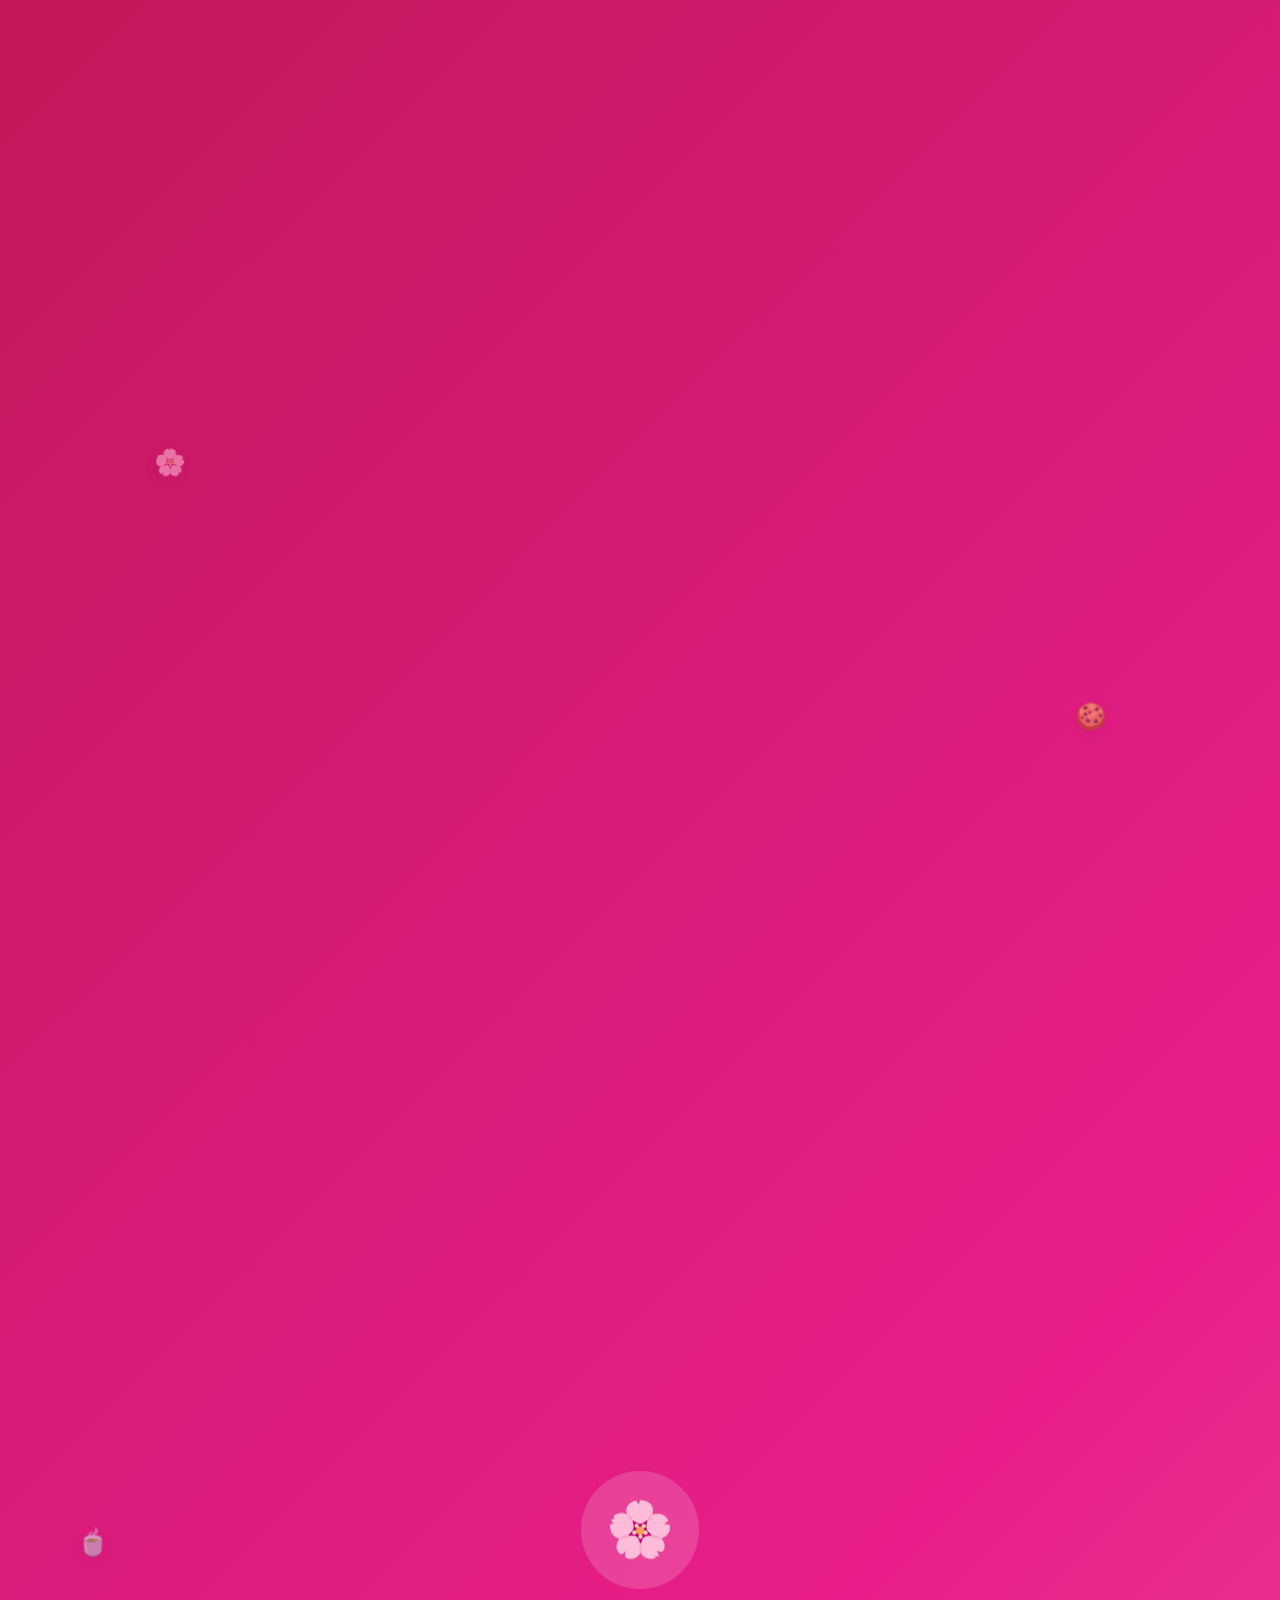
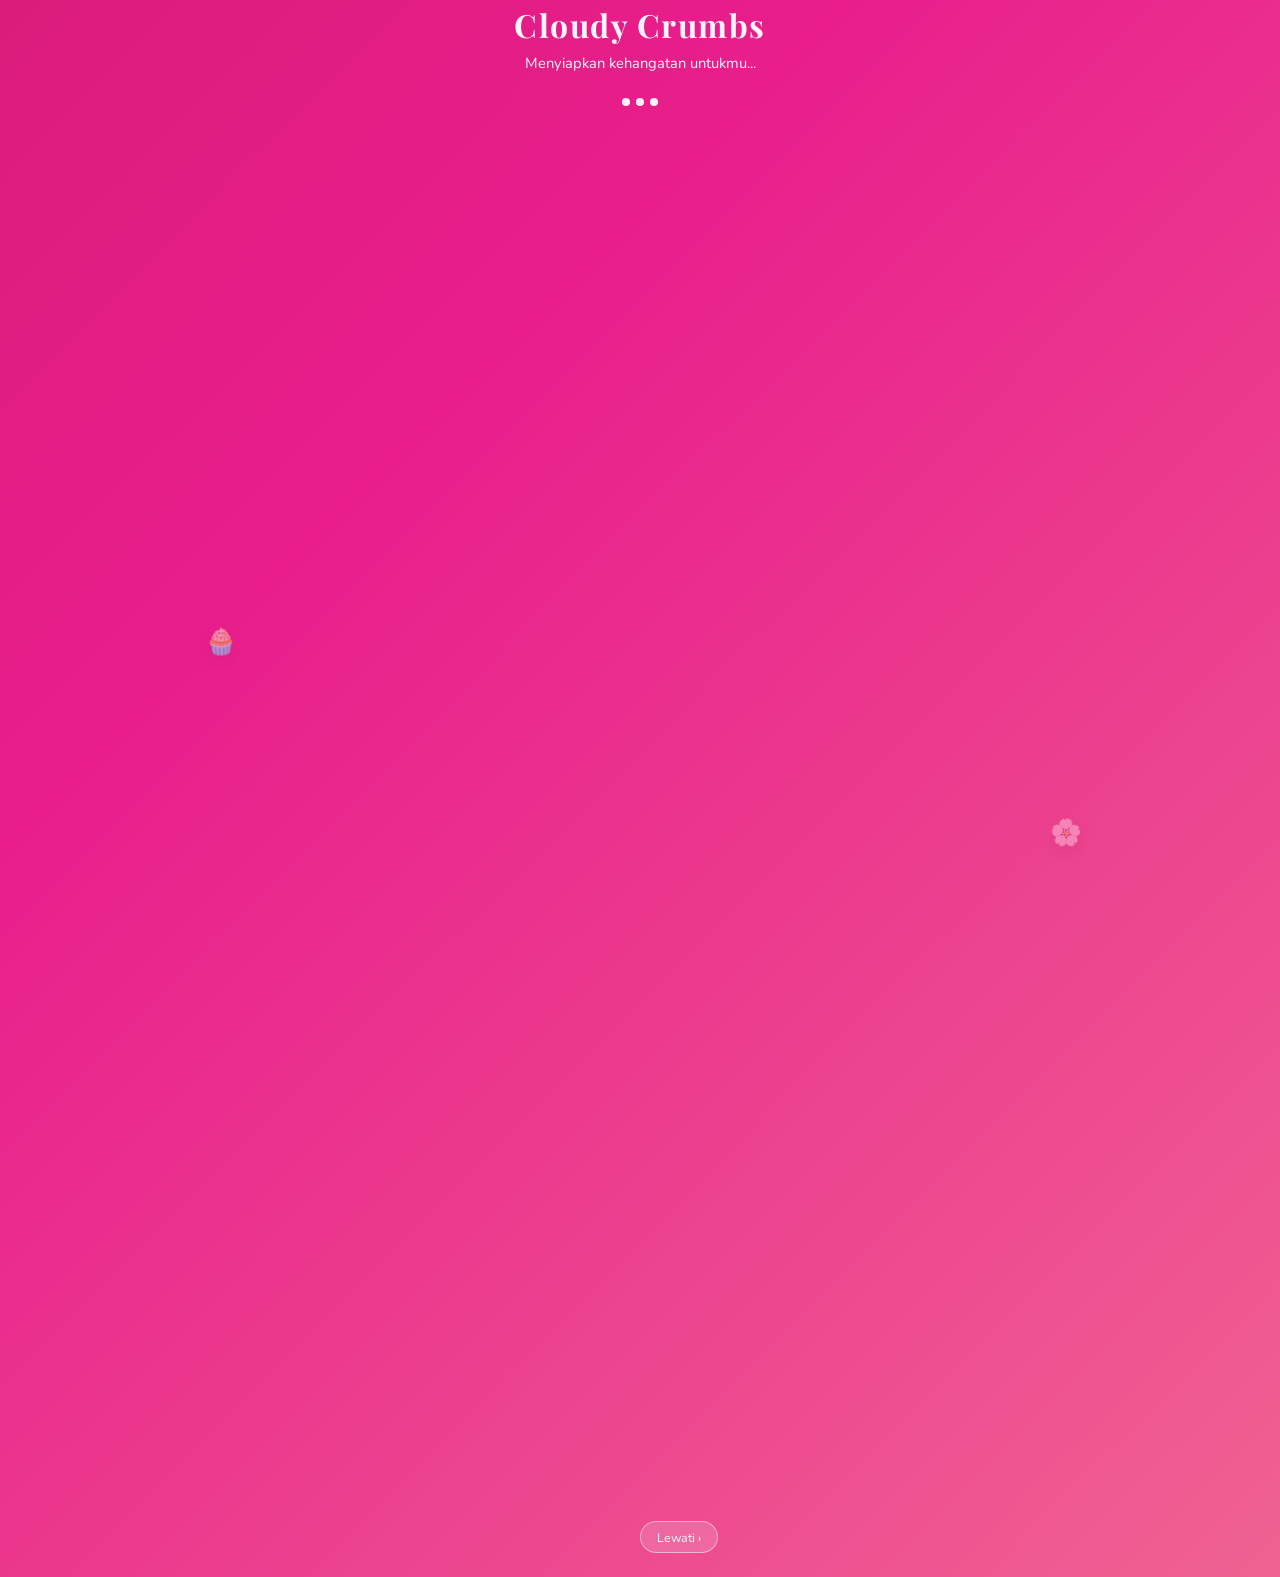
==== commit 588b1e39: "Menambahkan Fitur Pembayaran" ====
--- a/beranda.html
+++ b/beranda.html
@@ -117,9 +117,240 @@
 
     .mb-2 { margin-bottom: 2rem; }
     .mb-1 { margin-bottom: 1rem; }
+
+    /* ============================================
+       OPENING / SPLASH SCREEN 🌸
+       ============================================ */
+    #ccSplash {
+      position: fixed;
+      inset: 0;
+      z-index: 99999;
+      display: flex;
+      align-items: center;
+      justify-content: center;
+      overflow: hidden;
+      background: linear-gradient(135deg, var(--pink-deep) 0%, var(--pink-main) 55%, var(--pink-mid) 100%);
+      transition: opacity 0.6s ease, transform 0.6s ease;
+    }
+
+    #ccSplash.cc-splash-hide {
+      opacity: 0;
+      transform: scale(1.04);
+      pointer-events: none;
+    }
+
+    #ccSplash .cc-splash-petal {
+      position: absolute;
+      font-size: 1.6rem;
+      opacity: 0.55;
+      animation: ccFloat 7s ease-in-out infinite, ccSpin 12s linear infinite;
+      filter: drop-shadow(0 4px 8px rgba(0, 0, 0, 0.12));
+    }
+
+    .cc-splash-inner {
+      position: relative;
+      z-index: 2;
+      text-align: center;
+      color: var(--white);
+      padding: 0 1.5rem;
+    }
+
+    .cc-splash-ring {
+      width: 118px;
+      height: 118px;
+      margin: 0 auto 0.9rem;
+      border-radius: 50%;
+      background: rgba(255, 255, 255, 0.16);
+      display: flex;
+      align-items: center;
+      justify-content: center;
+      opacity: 0;
+      animation: ccSplashRingPop 0.7s cubic-bezier(.34, 1.56, .64, 1) 0.15s forwards;
+    }
+
+    .cc-splash-logo {
+      font-size: 3.4rem;
+      display: inline-block;
+      animation: ccSplashBloom 1.8s ease-in-out 0.35s infinite;
+    }
+
+    @keyframes ccSplashRingPop {
+      0% { opacity: 0; transform: scale(0.4); }
+      100% { opacity: 1; transform: scale(1); }
+    }
+
+    @keyframes ccSplashBloom {
+      0%, 100% { transform: scale(1) rotate(-4deg); }
+      50% { transform: scale(1.12) rotate(4deg); }
+    }
+
+    .cc-splash-title {
+      font-family: var(--font-head);
+      font-size: 2rem;
+      font-weight: 700;
+      letter-spacing: 1.5px;
+      opacity: 0;
+      animation: ccSplashRise 0.6s ease 0.35s forwards;
+    }
+
+    .cc-splash-sub {
+      font-size: 0.92rem;
+      opacity: 0;
+      margin-top: 0.4rem;
+      animation: ccSplashRise 0.6s ease 0.55s forwards;
+    }
+
+    @keyframes ccSplashRise {
+      from { opacity: 0; transform: translateY(12px); }
+      to { opacity: 0.95; transform: translateY(0); }
+    }
+
+    .cc-splash-dots {
+      margin-top: 1.6rem;
+      display: flex;
+      gap: 0.4rem;
+      justify-content: center;
+      opacity: 0;
+      animation: ccSplashRise 0.6s ease 0.75s forwards;
+    }
+
+    .cc-splash-dots span {
+      width: 8px;
+      height: 8px;
+      border-radius: 50%;
+      background: var(--white);
+      animation: ccSplashDot 1.1s ease-in-out infinite;
+    }
+
+    .cc-splash-dots span:nth-child(2) { animation-delay: 0.15s; }
+    .cc-splash-dots span:nth-child(3) { animation-delay: 0.3s; }
+
+    @keyframes ccSplashDot {
+      0%, 80%, 100% { transform: translateY(0); opacity: 0.5; }
+      40% { transform: translateY(-7px); opacity: 1; }
+    }
+
+    .cc-splash-skip {
+      position: absolute;
+      bottom: 1.5rem;
+      left: 50%;
+      transform: translateX(-50%);
+      color: var(--white);
+      background: rgba(255, 255, 255, 0.16);
+      border: 1px solid rgba(255, 255, 255, 0.5);
+      border-radius: 20px;
+      padding: 0.4rem 1rem;
+      font-size: 0.78rem;
+      font-family: var(--font-body);
+      cursor: pointer;
+      opacity: 0;
+      animation: ccSplashRise 0.6s ease 1s forwards;
+    }
+
+    .cc-splash-skip:hover {
+      background: rgba(255, 255, 255, 0.28);
+    }
+
+    @media (max-width: 600px) {
+      .cc-splash-logo { font-size: 2.7rem; }
+      .cc-splash-title { font-size: 1.5rem; }
+      .cc-splash-ring { width: 96px; height: 96px; }
+    }
+
+    /* ============================================
+       METODE PEMBAYARAN 💳
+       ============================================ */
+    .payment-section {
+      background: var(--white);
+      border: 1px solid var(--pink-border);
+      border-radius: 14px;
+      padding: 1.5rem;
+      box-shadow: 0 2px 10px var(--shadow);
+      margin-bottom: 2rem;
+    }
+
+    .payment-grid {
+      display: grid;
+      grid-template-columns: repeat(auto-fit, minmax(150px, 1fr));
+      gap: 0.9rem;
+      margin-top: 1rem;
+    }
+
+    .payment-card {
+      background: var(--pink-pale);
+      border: 1px solid var(--pink-border);
+      border-radius: 12px;
+      padding: 1.1rem 0.9rem;
+      text-align: center;
+      display: flex;
+      flex-direction: column;
+      align-items: center;
+      gap: 0.35rem;
+      opacity: 0;
+      transform: translateY(10px);
+      animation: fadeUp 0.5s ease forwards;
+      transition: transform 0.25s ease, box-shadow 0.25s ease, background 0.25s ease;
+    }
+
+    .payment-card:hover {
+      transform: translateY(-5px) scale(1.03);
+      box-shadow: 0 8px 18px var(--shadow);
+      background: var(--white);
+    }
+
+    .payment-card:nth-child(2) { animation-delay: 0.05s; }
+    .payment-card:nth-child(3) { animation-delay: 0.1s; }
+    .payment-card:nth-child(4) { animation-delay: 0.15s; }
+    .payment-card:nth-child(5) { animation-delay: 0.2s; }
+    .payment-card:nth-child(6) { animation-delay: 0.25s; }
+
+    .payment-card .icon {
+      font-size: 1.9rem;
+      line-height: 1;
+    }
+
+    .payment-card .nama-metode {
+      font-weight: 700;
+      color: var(--pink-deep);
+      font-size: 0.9rem;
+    }
+
+    .payment-card .ket-metode {
+      font-size: 0.76rem;
+      color: var(--text-soft);
+      line-height: 1.4;
+    }
+
+    .payment-note {
+      margin-top: 1.1rem;
+      font-size: 0.83rem;
+      color: var(--text-mid);
+      background: var(--pink-light);
+      border-radius: 10px;
+      padding: 0.7rem 0.9rem;
+      line-height: 1.55;
+    }
   </style>
 </head>
 <body>
+
+  <!-- Opening / Splash Screen 🌸 -->
+  <div id="ccSplash" role="status" aria-label="Memuat Cloudy Crumbs">
+    <span class="cc-splash-petal" style="top:14%; left:12%; --rot:-8deg;">🌸</span>
+    <span class="cc-splash-petal" style="top:70%; left:16%; --rot:10deg; animation-delay:0.6s;">🧁</span>
+    <span class="cc-splash-petal" style="top:22%; left:84%; --rot:6deg; animation-delay:1.1s;">🍪</span>
+    <span class="cc-splash-petal" style="top:76%; left:82%; --rot:-10deg; animation-delay:0.3s;">🌸</span>
+    <span class="cc-splash-petal" style="top:48%; left:6%; --rot:4deg; animation-delay:1.6s;">🍵</span>
+
+    <div class="cc-splash-inner">
+      <div class="cc-splash-ring"><span class="cc-splash-logo">🌸</span></div>
+      <h2 class="cc-splash-title">Cloudy Crumbs</h2>
+      <p class="cc-splash-sub">Menyiapkan kehangatan untukmu...</p>
+      <div class="cc-splash-dots"><span></span><span></span><span></span></div>
+    </div>
+
+    <button type="button" class="cc-splash-skip" id="ccSplashSkip">Lewati ›</button>
+  </div>
 
   <!-- Hamburger menu mobile (dementhia) -->
 <header style="position:relative;">
@@ -390,6 +621,45 @@
       </div>
     </section>
 
+    <!-- Metode Pembayaran -->
+    <section class="payment-section" aria-labelledby="judul-payment">
+      <h2 class="section-heading" id="judul-payment">💳 Metode Pembayaran</h2>
+      <p class="section-sub">Bayar dengan cara apa pun yang paling nyaman buat kamu 🌸</p>
+
+      <div class="payment-grid">
+        <div class="payment-card">
+          <span class="icon">💵</span>
+          <span class="nama-metode">Tunai</span>
+          <span class="ket-metode">Bayar langsung di kasir</span>
+        </div>
+        <div class="payment-card">
+          <span class="icon">📱</span>
+          <span class="nama-metode">QRIS</span>
+          <span class="ket-metode">Scan & bayar dari semua e-wallet / m-banking</span>
+        </div>
+        <div class="payment-card">
+          <span class="icon">💳</span>
+          <span class="nama-metode">Kartu Debit / Kredit</span>
+          <span class="ket-metode">Visa, Mastercard, & kartu lokal</span>
+        </div>
+        <div class="payment-card">
+          <span class="icon">🏦</span>
+          <span class="nama-metode">Transfer Bank</span>
+          <span class="ket-metode">BCA, Mandiri, BNI, BRI</span>
+        </div>
+        <div class="payment-card">
+          <span class="icon">👛</span>
+          <span class="nama-metode">E-Wallet</span>
+          <span class="ket-metode">GoPay, OVO, DANA, ShopeePay</span>
+        </div>
+      </div>
+
+      <p class="payment-note">
+        ℹ️ Pembayaran dilakukan langsung di kafe saat kunjungan — reservasi meja
+        melalui website ini sepenuhnya gratis, tanpa DP maupun biaya tambahan.
+      </p>
+    </section>
+
   </main>
 
   <footer>
@@ -417,6 +687,38 @@
     </div>
   </footer>
 
+  <!-- Logic Opening / Splash Screen 🌸 -->
+  <script>
+    (function () {
+      "use strict";
+      var splash = document.getElementById("ccSplash");
+      if (!splash) return;
+
+      // Hanya tampil sekali per sesi biar gak ganggu kalau bolak-balik ke Beranda
+      if (sessionStorage.getItem("ccSplashSeen") === "1") {
+        splash.style.display = "none";
+        return;
+      }
+
+      document.body.style.overflow = "hidden";
+      var sudahTutup = false;
+
+      function tutupSplash() {
+        if (sudahTutup) return;
+        sudahTutup = true;
+        splash.classList.add("cc-splash-hide");
+        document.body.style.overflow = "";
+        sessionStorage.setItem("ccSplashSeen", "1");
+        setTimeout(function () {
+          splash.style.display = "none";
+        }, 650);
+      }
+
+      document.getElementById("ccSplashSkip").addEventListener("click", tutupSplash);
+      setTimeout(tutupSplash, 2200);
+    })();
+  </script>
+
   <script src="script.js" defer></script>
 </body>
 </html>
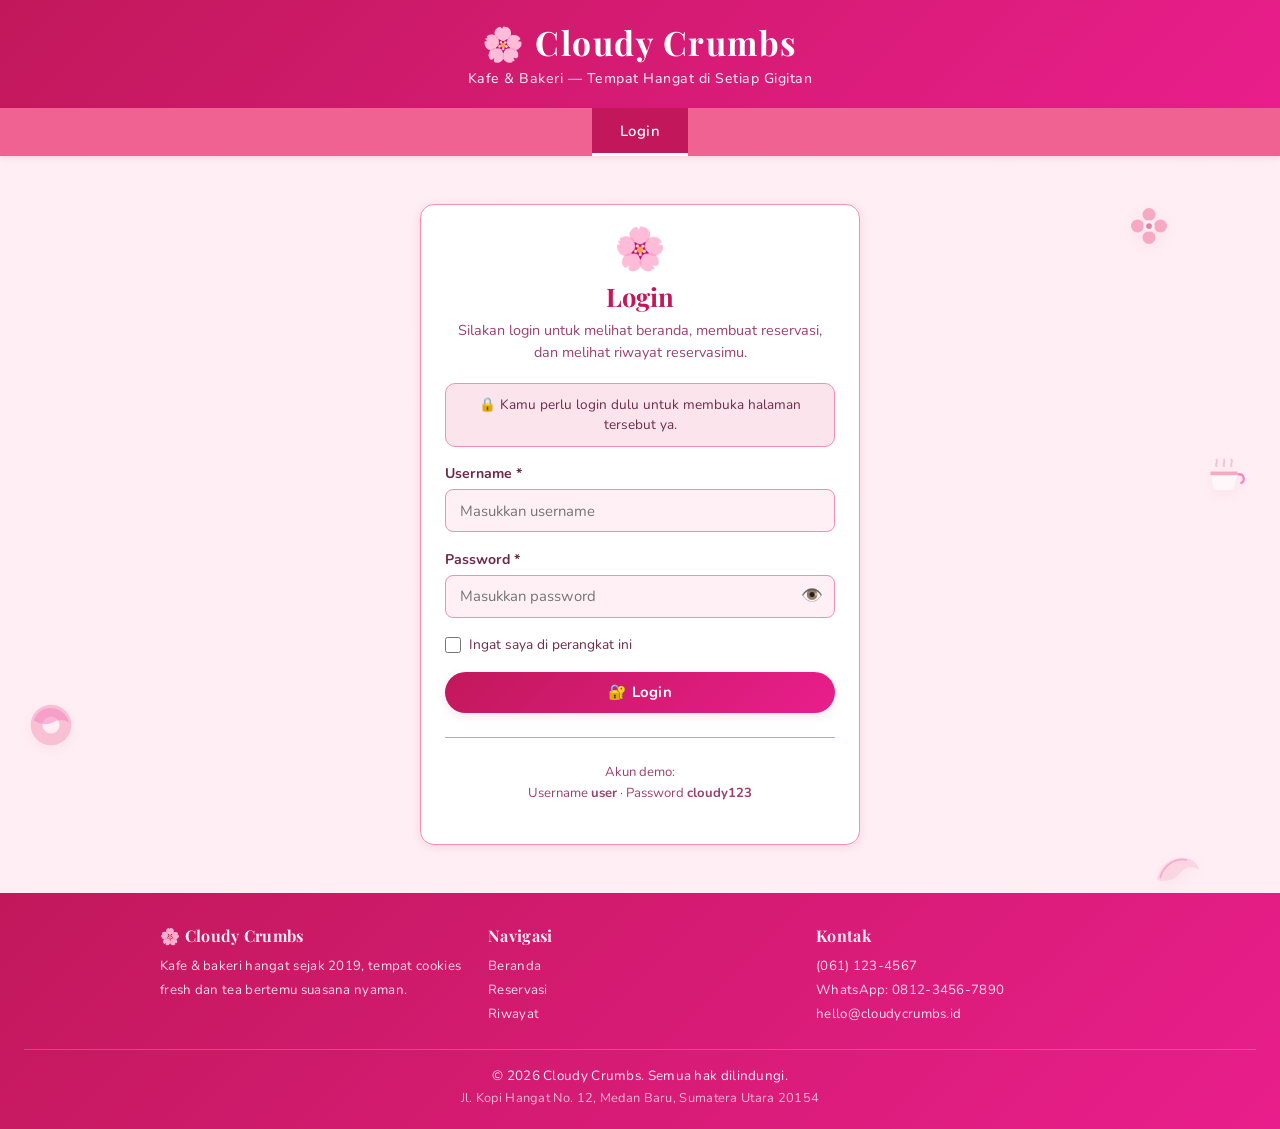
==== commit ec8dec59: "Revisi 20-10-2026" ====
--- a/beranda.html
+++ b/beranda.html
@@ -5,6 +5,19 @@
   <meta name="viewport" content="width=device-width, initial-scale=1.0" />
   <title>Cloudy Crumbs – Beranda</title>
   <link rel="stylesheet" href="style.css" />
+  <script>
+    // Halaman ini hanya untuk pengguna yang sudah login
+    (function () {
+      try {
+        var s = sessionStorage.getItem("ccSession") || localStorage.getItem("ccSession");
+        if (!s) {
+          document.documentElement.style.visibility = "hidden";
+          var f = location.pathname.split("/").pop() || "beranda.html";
+          location.replace("index.html?next=" + encodeURIComponent(f));
+        }
+      } catch (e) { }
+    })();
+  </script>
   <style>
     /* ── Hero ── */
     .hero {
